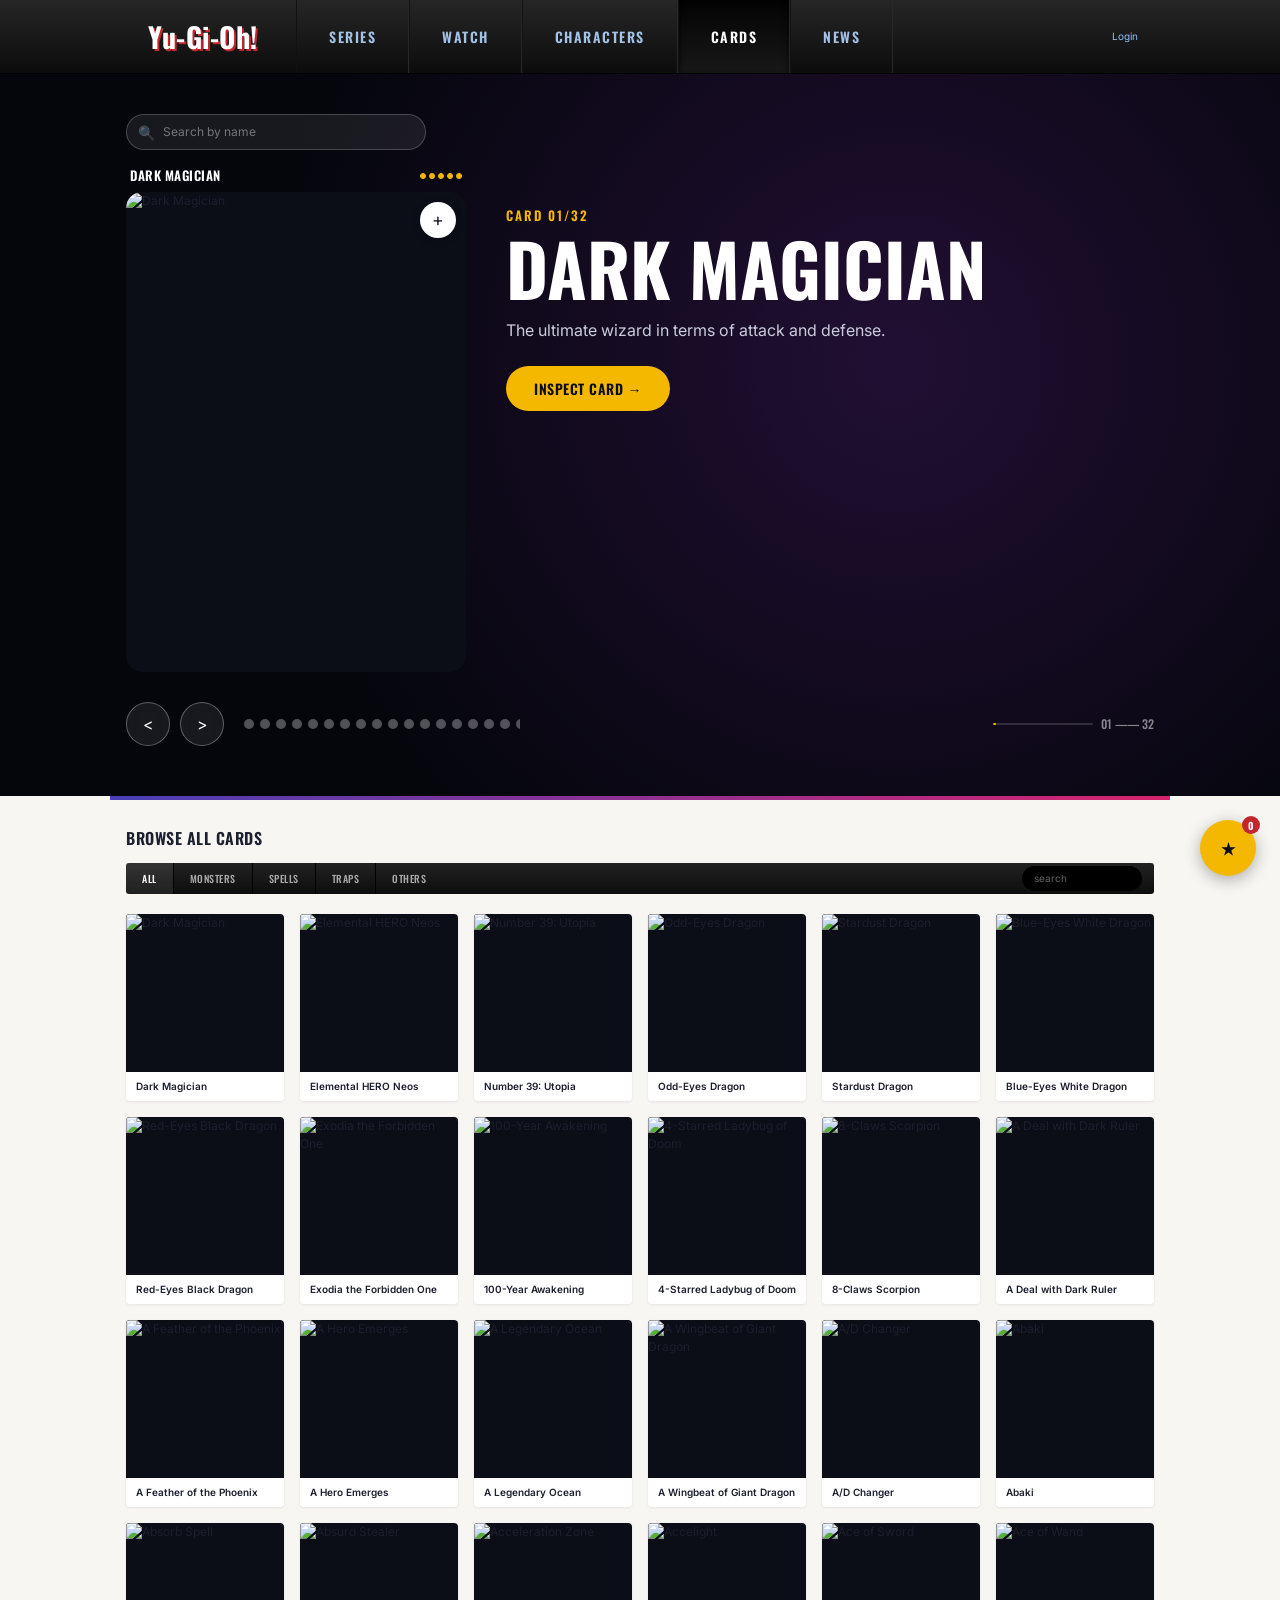
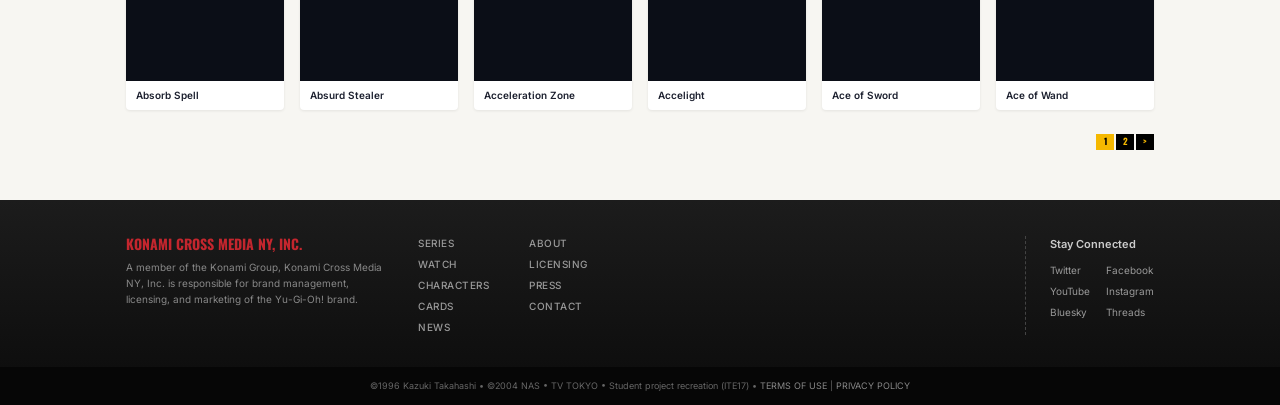
==== cards.html @ 691a683e "Add files via upload" ====
<!DOCTYPE html>
<html lang="en">
<!--
  =============================================================================
  WHERE TO PUT IMAGES FOR THIS PAGE:
  Card images go into: assets/images/cards/
  File format: .jpg (portrait, ratio 421x614)
  Filenames match the card slug, for example:
    - assets/images/cards/dark-magician.jpg
    - assets/images/cards/blue-eyes-white-dragon.jpg
    - assets/images/cards/red-eyes-black-dragon.jpg
    - assets/images/cards/exodia-the-forbidden-one.jpg
    - assets/images/cards/elemental-hero-neos.jpg
    - assets/images/cards/number-39-utopia.jpg
    - assets/images/cards/odd-eyes-dragon.jpg
    - assets/images/cards/stardust-dragon.jpg
    ...and all other alphabetical card slugs.
  See assets/images/cards/WHERE_TO_PUT_IMAGES.txt or README.md for the full list!
  =============================================================================
-->
<head>
  <meta charset="UTF-8">
  <meta name="viewport" content="width=device-width, initial-scale=1.0">
  <title>Cards - Yu-Gi-Oh! Official Site Recreation</title>
  <link rel="icon" type="image/png" href="assets/images/logo/favicon.png" onerror="this.href='assets/images/ui/placeholder.svg';">
  <!-- Bootstrap 5.3.x CDN -->
  <link rel="stylesheet" href="https://cdn.jsdelivr.net/npm/bootstrap@5.3.3/dist/css/bootstrap.min.css">
  <!-- Custom Styling -->
  <link rel="stylesheet" href="css/style.css">
</head>
<body>

  <!-- ===== 1. NAVIGATION BAR ===== -->
  <header class="ygo-nav">
    <div class="ygo-nav-container">
      <a href="index.html" class="ygo-logo" aria-label="Yu-Gi-Oh! Home">
        <img src="assets/images/logo/yugioh-logo.png" alt="Yu-Gi-Oh!" class="ygo-logo-img" onerror="this.style.display='none';this.nextElementSibling.style.display='block';">
        <span class="ygo-logo-text" style="display:none;">Yu-Gi-Oh!</span>
      </a>

      <ul class="ygo-nav-links">
        <li class="ygo-nav-item">
          <a href="series.html" class="ygo-nav-link">SERIES</a>
        </li>
        <li class="ygo-nav-item">
          <a href="watch.html" class="ygo-nav-link">WATCH</a>
        </li>
        <li class="ygo-nav-item">
          <a href="characters.html" class="ygo-nav-link">CHARACTERS</a>
        </li>
        <li class="ygo-nav-item">
          <a href="cards.html" class="ygo-nav-link" aria-current="page">CARDS</a>
        </li>
        <li class="ygo-nav-item">
          <a href="news.html" class="ygo-nav-link">NEWS</a>
        </li>
      </ul>

      <div class="ygo-login-link">
        <a href="#" data-bs-toggle="modal" data-bs-target="#loginModal">Login</a>
      </div>

      <button type="button" class="ygo-nav-toggler" data-bs-toggle="offcanvas" data-bs-target="#mobileMenu" aria-controls="mobileMenu" aria-label="Toggle navigation">
        &#9776;
      </button>
    </div>
  </header>

  <!-- ===== 2. ONE-AT-A-TIME HERO CAROUSEL (Custom Upgrade) ===== -->
  <section class="item-hero card-hero" aria-label="Featured Card Carousel">
    <div class="item-hero-inner">
      <!-- Search Cards input above hero -->
      <div class="hero-search-bar">
        <span class="hero-search-icon">&#128269;</span>
        <input type="text" class="hero-search-input" id="cardHeroSearchInput" placeholder="Search by name" aria-label="Search cards in carousel">
      </div>

      <!-- Item Hero Row: Card on Left, Text on Right -->
      <div class="item-hero-row">
        <!-- Left: Large Portrait Card -->
        <div class="item-hero-card-col">
          <!-- Rendered by JS -->
        </div>

        <!-- Right: Text & Details -->
        <div class="item-hero-text-col">
          <div class="item-hero-tag show">CARD 01/32</div>
          <h1 class="item-hero-title show">DARK MAGICIAN</h1>
          <p class="item-hero-desc show">
            Yugi's most trusted servant and the ultimate spellcaster in terms of attack and defense.
          </p>
          <div>
            <button type="button" class="item-hero-btn" id="inspectCardBtn">
              Inspect Card &rarr;
            </button>
          </div>
        </div>
      </div>

      <!-- Bottom Controls: Arrows, Dots & Progress -->
      <div class="item-hero-controls">
        <div class="item-hero-arrows">
          <button type="button" class="frosted-btn item-hero-prev-btn" aria-label="Previous card">&lt;</button>
          <button type="button" class="frosted-btn item-hero-next-btn" aria-label="Next card">&gt;</button>
        </div>

        <div class="item-hero-dots">
          <!-- Dots rendered by JS -->
        </div>

        <div class="item-hero-progress">
          <div class="item-progress-track">
            <div class="item-progress-fill"></div>
          </div>
          <span class="item-progress-counter">01 —— 32</span>
        </div>
      </div>
    </div>
  </section>

  <!-- ===== 3. GRADIENT RULE ===== -->
  <div class="gradient-rule" role="separator"></div>

  <!-- ===== 4. STATE B: AFTER-CLICK DETAIL PANEL (Initially Hidden) ===== -->
  <section class="content-area detail-panel" id="cardDetailPanel" style="display: none;" aria-label="Card Detail Panel">
    <!-- Populated dynamically by JS when Inspect Card is clicked -->
  </section>

  <!-- ===== 5. STATE A: BROWSE ALL CARDS GRID ===== -->
  <main class="content-area" id="cardBrowseSection">
    <div class="content-area-inner">
      <h2 class="section-header-title mb-3">Browse All Cards</h2>

      <!-- Dark Filter Bar -->
      <div class="filter-bar" id="cardsFilterBar">
        <button type="button" class="filter-item active" data-filter="all">All</button>
        <button type="button" class="filter-item" data-filter="monsters">Monsters</button>
        <button type="button" class="filter-item" data-filter="spells">Spells</button>
        <button type="button" class="filter-item" data-filter="traps">Traps</button>
        <button type="button" class="filter-item" data-filter="others">Others</button>
        <div class="filter-search">
          <input type="text" class="filter-search-input" id="cardsSearchInput" placeholder="search" aria-label="Search cards in grid">
        </div>
      </div>

      <!-- 6-Column White Cards Grid (24 per page) -->
      <div class="tile-grid tile-grid-6" id="cardsGrid" aria-live="polite">
        <!-- Rendered by JS -->
      </div>

      <!-- Pagination Bar -->
      <div class="pagination-bar" id="cardPagination" aria-label="Card pagination">
        <!-- Rendered by JS -->
      </div>
    </div>
  </main>

  <!-- ===== 6. FOOTER ===== -->
  <footer class="ygo-footer">
    <div class="ygo-footer-inner">
      <div class="ygo-footer-brand">
        <h3 class="ygo-footer-brand-title">KONAMI CROSS MEDIA NY, INC.</h3>
        <p class="ygo-footer-brand-desc">
          A member of the Konami Group, Konami Cross Media NY, Inc. is responsible for brand management, licensing, and marketing of the Yu-Gi-Oh! brand.
        </p>
      </div>

      <div class="ygo-footer-links">
        <div class="ygo-footer-col">
          <a href="series.html" class="ygo-footer-link">SERIES</a>
          <a href="watch.html" class="ygo-footer-link">WATCH</a>
          <a href="characters.html" class="ygo-footer-link">CHARACTERS</a>
          <a href="cards.html" class="ygo-footer-link" aria-current="page">CARDS</a>
          <a href="news.html" class="ygo-footer-link">NEWS</a>
        </div>
        <div class="ygo-footer-col">
          <a href="#" class="ygo-footer-link">ABOUT</a>
          <a href="#" class="ygo-footer-link">LICENSING</a>
          <a href="#" class="ygo-footer-link">PRESS</a>
          <a href="#" class="ygo-footer-link">CONTACT</a>
        </div>
      </div>

      <div class="ygo-footer-social">
        <div class="ygo-footer-social-title">Stay Connected</div>
        <div class="ygo-footer-social-grid">
          <a href="#" class="ygo-footer-social-link">Twitter</a>
          <a href="#" class="ygo-footer-social-link">Facebook</a>
          <a href="#" class="ygo-footer-social-link">YouTube</a>
          <a href="#" class="ygo-footer-social-link">Instagram</a>
          <a href="#" class="ygo-footer-social-link">Bluesky</a>
          <a href="#" class="ygo-footer-social-link">Threads</a>
        </div>
      </div>
    </div>

    <div class="ygo-footer-bottom">
      <div class="ygo-footer-bottom-inner text-center">
        <div>&copy;1996 Kazuki Takahashi &bull; &copy;2004 NAS &bull; TV TOKYO &bull; Student project recreation (ITE17) &bull; <a href="#">TERMS OF USE</a> | <a href="#">PRIVACY POLICY</a></div>
      </div>
    </div>
  </footer>

  <!-- ===== 7. FLOATING MY DECK BADGE BUTTON ===== -->
  <button type="button" class="deck-badge" aria-label="Open My Deck drawer">
    <span>&#9733;</span>
    <span class="deck-badge-count">0</span>
  </button>

  <!-- ===== 8. OFFCANVAS DRAWERS & MODALS ===== -->
  <!-- Mobile Navigation Offcanvas -->
  <div class="offcanvas offcanvas-end mobile-menu" tabindex="-1" id="mobileMenu" aria-labelledby="mobileMenuLabel">
    <div class="offcanvas-header">
      <h5 class="offcanvas-title" id="mobileMenuLabel">Navigation</h5>
      <button type="button" class="btn-close btn-close-white" data-bs-dismiss="offcanvas" aria-label="Close"></button>
    </div>
    <div class="offcanvas-body">
      <a href="series.html" class="mobile-menu-link">SERIES</a>
      <a href="watch.html" class="mobile-menu-link">WATCH</a>
      <a href="characters.html" class="mobile-menu-link">CHARACTERS</a>
      <a href="cards.html" class="mobile-menu-link" aria-current="page">CARDS</a>
      <a href="news.html" class="mobile-menu-link">NEWS</a>
    </div>
  </div>

  <!-- My Deck Offcanvas -->
  <div class="offcanvas offcanvas-end deck-offcanvas" tabindex="-1" id="deckOffcanvas" aria-labelledby="deckOffcanvasLabel">
    <div class="offcanvas-header">
      <h5 class="offcanvas-title" id="deckOffcanvasLabel">My Deck (<span class="deck-badge-count">0</span>)</h5>
      <button type="button" class="btn-close btn-close-white" data-bs-dismiss="offcanvas" aria-label="Close"></button>
    </div>
    <div class="offcanvas-body">
      <ul class="deck-list" id="deckList">
        <!-- Rendered by JS -->
      </ul>
      <button type="button" class="deck-clear-btn" id="clearDeckBtn">Clear Deck</button>
    </div>
  </div>

  <!-- Login Modal -->
  <div class="modal fade login-modal" id="loginModal" tabindex="-1" aria-labelledby="loginModalLabel" aria-hidden="true">
    <div class="modal-dialog modal-dialog-centered">
      <div class="modal-content">
        <div class="modal-header">
          <h5 class="modal-title" id="loginModalLabel">Duelist Login</h5>
          <button type="button" class="btn-close" data-bs-dismiss="modal" aria-label="Close"></button>
        </div>
        <div class="modal-body">
          <form id="loginForm">
            <div class="login-form-group">
              <label for="loginUsername">Duelist Name</label>
              <input type="text" id="loginUsername" placeholder="Enter your name" required>
            </div>
            <div class="login-form-group">
              <label for="loginPass">Password</label>
              <input type="password" id="loginPass" placeholder="••••••••" required>
            </div>
            <button type="submit" class="login-submit-btn">Enter Duel World</button>
          </form>
        </div>
      </div>
    </div>
  </div>

  <!-- Episode Player Modal -->
  <div class="modal fade episode-modal" id="episodePlayerModal" tabindex="-1" aria-labelledby="episodePlayerLabel" aria-hidden="true">
    <div class="modal-dialog modal-dialog-centered modal-lg">
      <div class="modal-content">
        <div class="modal-header">
          <h5 class="modal-title" id="episodePlayerLabel">Episode Player</h5>
          <button type="button" class="btn-close" data-bs-dismiss="modal" aria-label="Close"></button>
        </div>
        <div class="modal-body">
          <div class="episode-player-area">
            <img src="assets/images/ui/placeholder.svg" alt="Episode Preview" class="episode-player-poster">
            <button type="button" class="episode-player-play-btn" aria-label="Play Episode">&#9658;</button>
          </div>
          <div class="episode-modal-info">
            <!-- Rendered by JS -->
          </div>
        </div>
      </div>
    </div>
  </div>

  <!-- Toast Container -->
  <div id="toastContainer" class="toast-container position-fixed bottom-0 end-0 p-3"></div>

  <!-- Bootstrap 5 Bundle JS (CDN) -->
  <script src="https://cdn.jsdelivr.net/npm/bootstrap@5.3.3/dist/js/bootstrap.bundle.min.js"></script>
  <!-- Data & Script -->
  <script src="js/data.js"></script>
  <script src="js/script.js"></script>
</body>
</html>
---- css/style.css ----
/* =========================================================================
 * style.css — Yu-Gi-Oh! Website Recreation
 * ITE17 – Web Application Development 1 | Final Project
 * =========================================================================
 * Table of Contents:
 *  0. Imports & Custom Properties
 *  1. Reset & Base
 *  2. Typography
 *  3. Navigation Bar
 *  4. Home Hero Carousel
 *  5. Item Hero (Cards & Characters)
 *  6. Portrait Card (Signature component)
 *  7. Gradient Rule
 *  8. Section Headers
 *  9. Gray Band & Content Area
 * 10. White Tiles (Original-style)
 * 11. Filter Bar
 * 12. Pagination
 * 13. Home Content Layout
 * 14. Series Page
 * 15. Watch Page
 * 16. News Page
 * 17. Detail Panels (Cards & Characters)
 * 18. Footer
 * 19. Modals & Offcanvas
 * 20. My Deck Badge & Toast
 * 21. Frosted / Glassmorphism Buttons
 * 22. Animations & Keyframes
 * 23. Page Transitions
 * 24. Responsive Breakpoints
 * 25. Reduced Motion
 * ========================================================================= */

/* ===== 0. IMPORTS & CUSTOM PROPERTIES ===== */
@import url('https://fonts.googleapis.com/css2?family=Inter:wght@400;500;700&family=Oswald:wght@500;600;700&display=swap');

:root {
  /* -- Colors -- */
  --ink: #0b0e17;
  --hero-dark: #04060b;
  --nav-top: #262626;
  --nav-bottom: #0c0c0c;
  --nav-link: #8fc1ff;
  --gold: #f5b800;
  --gold-deep: #8a6200;
  --paper: #f7f6f2;
  --band: #e3e1dc;
  --card-bg: #ffffff;
  --navy: #1b1f2e;
  --link-blue: #1f7fd0;
  --rule-from: #4a3fb5;
  --rule-to: #d6246e;
  --konami-red: #c4262e;
  --promo-pink: #f0409b;

  /* -- Animation -- */
  --ease-out: cubic-bezier(.2, .8, .2, 1);
  --t-fast: 150ms;
  --t-base: 250ms;
  --t-slow: 700ms;

  /* -- Layout & Screen Ratio (Adjust manually or via Screen Fit bar) -- */
  --container-w: 1200px;
  --nav-h: 74px;
}

@media (min-width: 1600px) {
  :root {
    --container-w: 1320px;
  }
}

@media (max-width: 1280px) and (min-width: 993px) {
  :root {
    --container-w: 1060px;
  }
}

@media (max-width: 992px) {
  :root {
    --container-w: 100%;
  }
}

/* ===== 1. RESET & BASE ===== */
*,
*::before,
*::after {
  box-sizing: border-box;
}

html {
  scroll-behavior: smooth;
  overflow-x: hidden;
  width: 100%;
  max-width: 100%;
}

body {
  zoom: 100%;
  margin: 0;
  padding: 0;
  font-family: 'Inter', 'Segoe UI', system-ui, -apple-system, sans-serif;
  font-size: 12px;
  line-height: 1.5;
  color: var(--navy);
  background: var(--paper);
  -webkit-font-smoothing: antialiased;
  -moz-osx-font-smoothing: grayscale;
  overflow-x: hidden;
  width: 100%;
  max-width: 100%;
  position: relative;
}

img {
  max-width: 100%;
  height: auto;
  display: block;
}

a {
  color: var(--link-blue);
  text-decoration: none;
  transition: color var(--t-fast) ease;
}

a:hover {
  color: var(--gold-deep);
}

button {
  cursor: pointer;
  border: none;
  background: none;
  font-family: inherit;
  padding: 0;
}

/* Utility: visually hidden */
.visually-hidden {
  position: absolute !important;
  width: 1px !important;
  height: 1px !important;
  padding: 0 !important;
  margin: -1px !important;
  overflow: hidden !important;
  clip: rect(0, 0, 0, 0) !important;
  white-space: nowrap !important;
  border: 0 !important;
}

/* Focus visible */
*:focus-visible {
  outline: 2px solid var(--gold);
  outline-offset: 3px;
}

/* ===== 2. TYPOGRAPHY ===== */
.font-oswald {
  font-family: 'Oswald', 'Arial Narrow', sans-serif;
}

h1, h2, h3, h4, h5, h6,
.heading {
  font-family: 'Oswald', 'Arial Narrow', sans-serif;
  font-weight: 700;
  text-transform: uppercase;
  line-height: 1.1;
  margin: 0;
}

/* ===== 3. NAVIGATION BAR ===== */
.ygo-nav {
  width: 100%;
  height: var(--nav-h);
  background: linear-gradient(to bottom, var(--nav-top), var(--nav-bottom));
  border-bottom: 1px solid #000;
  position: relative;
  z-index: 1030;
}

.ygo-nav .navbar {
  height: 100%;
  padding: 0;
}

.ygo-nav-container {
  max-width: var(--container-w);
  width: 100%;
  margin: 0 auto;
  display: flex;
  align-items: stretch;
  height: 100%;
  padding: 0 16px;
}

/* Logo */
.ygo-logo {
  width: 170px;
  display: flex;
  align-items: center;
  justify-content: center;
  flex-shrink: 0;
  text-decoration: none;
  padding: 0 16px 0 0;
}

.ygo-logo-text {
  font-family: 'Oswald', sans-serif;
  font-weight: 700;
  font-size: 28px;
  color: #fff;
  text-shadow: 2px 2px 0 var(--konami-red);
  text-decoration: none;
  letter-spacing: 0.5px;
  white-space: nowrap;
}

.ygo-logo-img {
  max-height: 52px;
  width: auto;
  object-fit: contain;
}

/* Nav links */
.ygo-nav-links {
  display: flex;
  align-items: stretch;
  list-style: none;
  margin: 0;
  padding: 0;
  height: 100%;
}

.ygo-nav-item {
  display: flex;
  align-items: stretch;
  height: 100%;
}

.ygo-nav-link {
  display: flex;
  align-items: center;
  padding: 0 32px;
  font-family: 'Oswald', sans-serif;
  font-weight: 600;
  font-size: 14px;
  letter-spacing: 1.5px;
  text-transform: uppercase;
  color: #a3c2e6;
  text-decoration: none;
  border-left: 1px solid #111;
  border-right: 1px solid #282828;
  transition: color var(--t-fast) ease, background-color var(--t-fast) ease;
  white-space: nowrap;
}

.ygo-nav-link:hover,
.ygo-nav-link:focus {
  color: #fff;
  background: rgba(255, 255, 255, 0.04);
}

.ygo-nav-link[aria-current="page"] {
  background: linear-gradient(to bottom, #030303, #181818);
  color: #fff;
  box-shadow: inset 0 2px 6px rgba(0, 0, 0, 0.8);
}

/* Login link */
.ygo-login-link {
  display: flex;
  align-items: center;
  margin-left: auto;
  padding: 0 16px;
  font-family: 'Inter', sans-serif;
  font-size: 10px;
  color: var(--nav-link);
  text-decoration: none;
  transition: color var(--t-fast) ease;
}

.ygo-login-link:hover {
  color: #fff;
}

.ygo-greeting {
  color: var(--gold);
  font-size: 10px;
  margin-right: 8px;
}

/* Mobile hamburger */
.ygo-nav-toggler {
  display: none;
  align-items: center;
  justify-content: center;
  width: 44px;
  height: var(--nav-h);
  margin-left: auto;
  color: #fff;
  font-size: 20px;
  background: none;
  border: none;
}

/* ===== 4. HOME HERO CAROUSEL ===== */
.home-hero {
  position: relative;
  min-height: 740px;
  background: radial-gradient(circle at 70% 40%, hsl(270 55% 13%), var(--hero-dark) 65%);
  overflow: hidden;
  transition: background var(--t-slow) ease;
}

.home-hero-inner {
  max-width: var(--container-w);
  margin: 0 auto;
  display: flex;
  align-items: center;
  min-height: 740px;
  position: relative;
  padding: 0 16px;
}

/* Left progress rail */
.hero-rail {
  position: absolute;
  left: 0;
  top: 50%;
  transform: translateY(-50%);
  display: flex;
  flex-direction: column;
  align-items: center;
  gap: 12px;
  z-index: 10;
}

.hero-rail::before {
  content: '';
  width: 2px;
  height: 80px;
  background: rgba(255, 255, 255, .15);
}

.hero-rail-badge {
  width: 32px;
  height: 32px;
  border-radius: 50%;
  background: var(--gold);
  color: var(--ink);
  font-family: 'Oswald', sans-serif;
  font-weight: 700;
  font-size: 14px;
  display: flex;
  align-items: center;
  justify-content: center;
  overflow: hidden;
}

.hero-rail-badge-num {
  display: block;
  transition: transform 300ms var(--ease-out);
}

.hero-rail-badge-num.roll-out {
  transform: translateY(-100%);
  opacity: 0;
}

.hero-rail-badge-num.roll-in {
  animation: rollIn 300ms var(--ease-out) forwards;
}

.hero-rail-counter {
  font-family: 'Oswald', sans-serif;
  font-weight: 500;
  font-size: 11px;
  color: rgba(255, 255, 255, .5);
  letter-spacing: 1px;
  transition: opacity var(--t-fast) ease;
}

.hero-rail::after {
  content: '';
  width: 2px;
  height: 40px;
  background: rgba(255, 255, 255, .08);
}

/* Hero text column */
.hero-text-col {
  flex: 0 0 auto;
  max-width: 520px;
  padding-left: 50px;
  z-index: 5;
}

.hero-title {
  font-family: 'Oswald', sans-serif;
  font-weight: 700;
  font-size: 88px;
  line-height: .95;
  color: #fff;
  text-transform: uppercase;
  margin-bottom: 16px;
  opacity: 0;
  transform: translateY(16px);
  transition: opacity 450ms var(--ease-out), transform 450ms var(--ease-out);
}

.hero-title.show {
  opacity: 1;
  transform: translateY(0);
}

.hero-summary {
  font-size: 17px;
  color: #c9cddb;
  line-height: 1.5;
  margin-bottom: 24px;
  max-width: 400px;
  opacity: 0;
  transform: translateY(16px);
  transition: opacity 450ms var(--ease-out) 80ms, transform 450ms var(--ease-out) 80ms;
}

.hero-summary.show {
  opacity: 1;
  transform: translateY(0);
}

.hero-inspect-btn {
  display: inline-flex;
  align-items: center;
  gap: 8px;
  padding: 12px 28px;
  background: var(--gold);
  color: var(--ink);
  font-family: 'Oswald', sans-serif;
  font-weight: 600;
  font-size: 14px;
  text-transform: uppercase;
  letter-spacing: .5px;
  border-radius: 24px;
  border: none;
  text-decoration: none;
  transition: transform var(--t-fast) ease, box-shadow var(--t-fast) ease, background-color var(--t-fast) ease;
  opacity: 0;
  transform: translateY(16px);
}

.hero-inspect-btn.show {
  opacity: 1;
  transform: translateY(0);
  transition: opacity 450ms var(--ease-out) 160ms, transform 450ms var(--ease-out) 160ms,
              box-shadow var(--t-fast) ease, background-color var(--t-fast) ease;
}

.hero-inspect-btn:hover {
  background-color: #ffd54f;
  box-shadow: 0 4px 16px rgba(245, 184, 0, .3);
  transform: translateY(-2px);
}

/* Hero preview strip */
.hero-preview-strip {
  flex: 1;
  display: flex;
  align-items: center;
  justify-content: center;
  gap: 16px;
  padding-left: 40px;
  z-index: 5;
  min-height: 480px;
}

.hero-preview-card {
  position: relative;
  width: 160px;
  height: 420px;
  border-radius: 16px;
  overflow: hidden;
  flex-shrink: 0;
  transition: width 600ms var(--ease-out), height 600ms var(--ease-out),
              opacity 400ms ease, transform 400ms ease;
  cursor: pointer;
}

.hero-preview-card img {
  width: 100%;
  height: 100%;
  object-fit: cover;
}

.hero-preview-card.is-placeholder img {
  object-fit: contain;
  background: var(--ink);
}

.hero-preview-active {
  width: 190px;
  height: 480px;
  border: 2px solid var(--gold);
  box-shadow: 0 8px 40px rgba(245, 184, 0, .15);
}

.hero-preview-card .preview-label {
  position: absolute;
  bottom: 0;
  left: 0;
  right: 0;
  padding: 16px 12px 12px;
  background: linear-gradient(transparent, rgba(0, 0, 0, .7));
  font-family: 'Oswald', sans-serif;
  font-weight: 600;
  font-size: 13px;
  color: #fff;
  text-align: center;
  text-transform: uppercase;
}

.hero-preview-leaving {
  transform: translateX(-40px);
  opacity: 0;
}

.hero-preview-entering {
  animation: slideInRight 500ms var(--ease-out) forwards;
}

/* Hero bottom controls */
.hero-bottom-controls {
  position: absolute;
  bottom: 40px;
  left: 50px;
  right: 16px;
  display: flex;
  align-items: center;
  justify-content: space-between;
  max-width: calc(var(--container-w) - 66px);
  z-index: 10;
}

.hero-arrows {
  display: flex;
  gap: 12px;
}

/* Hero progress bar (bottom right) */
.hero-progress-bar {
  display: flex;
  align-items: center;
  gap: 8px;
  font-family: 'Oswald', sans-serif;
  font-weight: 500;
  font-size: 12px;
  color: rgba(255, 255, 255, .5);
}

.hero-progress-track {
  width: 120px;
  height: 2px;
  background: rgba(255, 255, 255, .15);
  border-radius: 1px;
  position: relative;
  overflow: hidden;
}

.hero-progress-fill {
  position: absolute;
  left: 0;
  top: 0;
  height: 100%;
  background: var(--gold);
  border-radius: 1px;
  width: 0%;
  transition: none;
}

.hero-progress-fill.animate {
  width: 100%;
  transition: width 4500ms linear;
}

.hero-progress-fill.paused {
  transition: none;
}

/* ===== 5. ITEM HERO (Cards & Characters pages) ===== */
.item-hero {
  position: relative;
  background: radial-gradient(circle at 70% 40%, hsl(270 55% 13%), var(--hero-dark) 65%);
  padding: 40px 0 50px;
  overflow: hidden;
  transition: background var(--t-slow) ease;
}

.item-hero-inner {
  max-width: var(--container-w);
  margin: 0 auto;
  padding: 0 16px;
}

/* Back button at top of hero */
.back-pill-hero {
  display: inline-flex;
  align-items: center;
  gap: 6px;
  padding: 6px 16px;
  font-family: 'Inter', sans-serif;
  font-weight: 600;
  font-size: 11px;
  color: #fff;
  background: rgba(255, 255, 255, .08);
  border: 1px solid rgba(255, 255, 255, .3);
  border-radius: 20px;
  backdrop-filter: blur(8px);
  -webkit-backdrop-filter: blur(8px);
  margin-bottom: 20px;
  text-decoration: none;
  transition: background-color var(--t-fast) ease, transform var(--t-fast) ease;
  cursor: pointer;
}

.back-pill-hero:hover {
  background: rgba(255, 255, 255, .15);
  color: #fff;
}

/* Series filter pills (characters page) */
.series-pills {
  display: flex;
  flex-wrap: wrap;
  gap: 8px;
  margin-bottom: 20px;
}

.series-pill {
  padding: 5px 16px;
  font-family: 'Oswald', sans-serif;
  font-weight: 500;
  font-size: 11px;
  letter-spacing: .5px;
  text-transform: uppercase;
  color: rgba(255, 255, 255, .6);
  border: 1px solid rgba(255, 255, 255, .2);
  border-radius: 20px;
  background: transparent;
  transition: background-color var(--t-fast) ease, color var(--t-fast) ease,
              border-color var(--t-fast) ease;
  cursor: pointer;
  text-decoration: none;
}

.series-pill:hover,
.series-pill.active {
  background: var(--gold);
  color: var(--ink);
  border-color: var(--gold);
}

/* Search bar above hero (cards page) */
.hero-search-bar {
  position: relative;
  margin-bottom: 16px;
}

.hero-search-input {
  width: 100%;
  max-width: 300px;
  padding: 8px 16px 8px 36px;
  font-family: 'Inter', sans-serif;
  font-size: 12px;
  color: #fff;
  background: rgba(255, 255, 255, .08);
  border: 1px solid rgba(255, 255, 255, .2);
  border-radius: 20px;
  outline: none;
  transition: border-color var(--t-fast) ease, background-color var(--t-fast) ease;
}

.hero-search-input::placeholder {
  color: rgba(255, 255, 255, .4);
}

.hero-search-input:focus {
  border-color: var(--gold);
  background: rgba(255, 255, 255, .12);
}

.hero-search-icon {
  position: absolute;
  left: 12px;
  top: 50%;
  transform: translateY(-50%);
  color: rgba(255, 255, 255, .4);
  font-size: 14px;
  pointer-events: none;
}

/* Item hero layout: card on left, text on right */
.item-hero-row {
  display: flex;
  align-items: flex-start;
  gap: 40px;
}

.item-hero-card-col {
  flex: 0 0 auto;
  position: relative;
}

.item-hero-text-col {
  flex: 1;
  display: flex;
  flex-direction: column;
  justify-content: center;
  padding-top: 40px;
}

.item-hero-tag {
  font-family: 'Oswald', sans-serif;
  font-weight: 600;
  font-size: 13px;
  letter-spacing: 2px;
  text-transform: uppercase;
  color: var(--gold);
  margin-bottom: 8px;
  opacity: 0;
  transform: translateY(12px);
  transition: opacity 300ms var(--ease-out), transform 300ms var(--ease-out);
}

.item-hero-tag.show {
  opacity: 1;
  transform: translateY(0);
}

.item-hero-title {
  font-family: 'Oswald', sans-serif;
  font-weight: 700;
  font-size: 72px;
  line-height: .95;
  color: #fff;
  text-transform: uppercase;
  margin-bottom: 16px;
  opacity: 0;
  transform: translateY(12px);
  transition: opacity 300ms var(--ease-out) 80ms, transform 300ms var(--ease-out) 80ms;
}

.item-hero-title.show {
  opacity: 1;
  transform: translateY(0);
}

.item-hero-desc {
  font-size: 16px;
  color: #c9cddb;
  line-height: 1.5;
  margin-bottom: 24px;
  max-width: 400px;
  opacity: 0;
  transform: translateY(12px);
  transition: opacity 300ms var(--ease-out) 160ms, transform 300ms var(--ease-out) 160ms;
}

.item-hero-desc.show {
  opacity: 1;
  transform: translateY(0);
}

.item-hero-btn {
  display: inline-flex;
  align-items: center;
  gap: 8px;
  padding: 12px 28px;
  background: var(--gold);
  color: var(--ink);
  font-family: 'Oswald', sans-serif;
  font-weight: 600;
  font-size: 14px;
  text-transform: uppercase;
  letter-spacing: .5px;
  border-radius: 24px;
  border: none;
  text-decoration: none;
  transition: transform var(--t-fast) ease, box-shadow var(--t-fast) ease,
              background-color var(--t-fast) ease;
  cursor: pointer;
}

.item-hero-btn:hover {
  background-color: #ffd54f;
  box-shadow: 0 4px 16px rgba(245, 184, 0, .3);
  transform: translateY(-2px);
  color: var(--ink);
}

/* Item hero controls (arrows, dots, progress) */
.item-hero-controls {
  display: flex;
  align-items: center;
  justify-content: space-between;
  margin-top: 30px;
  padding: 0;
}

.item-hero-arrows {
  display: flex;
  gap: 10px;
}

.item-hero-dots {
  display: flex;
  align-items: center;
  gap: 6px;
  margin-left: 16px;
  max-width: 280px;
  overflow-x: auto;
  scrollbar-width: none;
  -ms-overflow-style: none;
  padding: 4px 2px;
}

.item-hero-dots::-webkit-scrollbar {
  display: none;
}

.item-dot {
  flex-shrink: 0;
  width: 10px;
  height: 10px;
  border-radius: 50%;
  background: rgba(255, 255, 255, .3);
  border: none;
  padding: 0;
  cursor: pointer;
  transition: width var(--t-base) var(--ease-out), background-color var(--t-base) ease,
              border-radius var(--t-base) var(--ease-out);
}

.item-dot.active {
  width: 36px;
  height: 8px;
  border-radius: 4px;
  background: var(--gold);
}

.item-hero-progress {
  display: flex;
  align-items: center;
  gap: 8px;
  margin-left: auto;
  font-family: 'Oswald', sans-serif;
  font-weight: 500;
  font-size: 12px;
  color: rgba(255, 255, 255, .5);
}

.item-progress-track {
  width: 100px;
  height: 2px;
  background: rgba(255, 255, 255, .15);
  border-radius: 1px;
  position: relative;
  overflow: hidden;
}

.item-progress-fill {
  position: absolute;
  left: 0;
  top: 0;
  height: 100%;
  background: var(--gold);
  border-radius: 1px;
  transition: width 400ms var(--ease-out);
}

/* ===== 6. PORTRAIT CARD (Signature component) ===== */
.portrait-card {
  position: relative;
  display: flex;
  flex-direction: column;
}

/* External header ABOVE the image */
.portrait-card-header {
  display: flex;
  align-items: center;
  justify-content: space-between;
  margin-bottom: 6px;
  padding: 0 4px;
}

.portrait-card-name {
  font-family: 'Oswald', sans-serif;
  font-weight: 600;
  font-size: 13px;
  color: #fff;
  text-transform: uppercase;
  letter-spacing: .5px;
  white-space: nowrap;
  overflow: hidden;
  text-overflow: ellipsis;
  max-width: 200px;
}

/* Level / rarity dots */
.level-dots {
  display: flex;
  gap: 3px;
  flex-shrink: 0;
}

.level-dot {
  width: 6px;
  height: 6px;
  border-radius: 50%;
  border: 1px solid var(--gold);
  background: transparent;
}

.level-dot.filled {
  background: var(--gold);
}

/* Image container */
.portrait-card-img-wrap {
  position: relative;
  border-radius: 16px;
  overflow: hidden;
  background: var(--ink);
}

.portrait-card-img-wrap img {
  width: 100%;
  height: 100%;
  object-fit: cover;
  transition: transform 400ms ease-out;
}

.portrait-card:hover .portrait-card-img-wrap img {
  transform: scale(1.06);
}

/* Hover caption gradient */
.portrait-card-caption {
  position: absolute;
  bottom: 0;
  left: 0;
  right: 0;
  padding: 24px 12px 12px;
  background: linear-gradient(transparent, rgba(0, 0, 0, .6));
  font-family: 'Inter', sans-serif;
  font-size: 11px;
  color: rgba(255, 255, 255, .8);
  opacity: 0;
  transition: opacity var(--t-base) ease;
}

.portrait-card:hover .portrait-card-caption {
  opacity: 1;
}

/* Save button (floating, top-right inside image) */
.save-btn {
  position: absolute;
  top: 10px;
  right: 10px;
  width: 36px;
  height: 36px;
  border-radius: 50%;
  background: #fff;
  border: none;
  display: flex;
  align-items: center;
  justify-content: center;
  font-size: 18px;
  color: var(--navy);
  cursor: pointer;
  z-index: 5;
  transition: transform var(--t-base) var(--ease-out);
  box-shadow: 0 2px 8px rgba(0, 0, 0, .2);
}

.save-btn:hover {
  transform: scale(1.1);
}

.save-btn.is-saved {
  background: var(--gold);
  color: var(--ink);
}

.save-btn-bounce {
  animation: btnBounce 250ms var(--ease-out);
}

/* Hero-sized portrait card */
.portrait-card-hero {
  width: 340px;
}

.portrait-card-hero .portrait-card-img-wrap {
  height: 480px;
}

/* Item hero entrance animation */
.portrait-card-hero.entering-left {
  animation: slideFromLeft 800ms var(--ease-out) forwards;
}

.portrait-card-hero.exiting {
  opacity: 0;
  transform: translateX(40px);
  transition: opacity 300ms ease, transform 300ms ease;
}

.portrait-card-hero.exiting-reverse {
  opacity: 0;
  transform: translateX(-40px);
  transition: opacity 300ms ease, transform 300ms ease;
}

/* ===== 7. GRADIENT RULE ===== */
.gradient-rule {
  width: 100%;
  max-width: var(--container-w);
  height: 4px;
  margin: 0 auto;
  background: linear-gradient(90deg, var(--rule-from), var(--rule-to));
  border: none;
}

/* ===== 8. SECTION HEADERS ===== */
.section-header {
  display: flex;
  align-items: center;
  justify-content: space-between;
  margin-bottom: 16px;
}

.section-header-title {
  font-family: 'Oswald', sans-serif;
  font-weight: 600;
  font-size: 16px;
  text-transform: uppercase;
  color: var(--navy);
  letter-spacing: .5px;
}

.section-header-title.light {
  color: #fff;
}

.section-header-btn {
  display: inline-block;
  padding: 3px 8px;
  font-family: 'Inter', sans-serif;
  font-weight: 600;
  font-size: 9px;
  letter-spacing: .5px;
  text-transform: uppercase;
  color: var(--rule-from);
  border: 1px solid var(--rule-from);
  border-radius: 2px;
  text-decoration: none;
  transition: background-color var(--t-fast) ease, color var(--t-fast) ease;
}

.section-header-btn:hover {
  background: var(--rule-from);
  color: #fff;
}

/* ===== 9. GRAY BAND & CONTENT AREA ===== */
.gray-band {
  background:
    repeating-linear-gradient(
      45deg,
      rgba(255, 255, 255, .3) 0 2px,
      transparent 2px 6px
    ),
    var(--band);
  padding: 24px 0 12px;
}

.gray-band-inner {
  max-width: var(--container-w);
  margin: 0 auto;
  padding: 0 16px;
}

.content-area {
  background: var(--paper);
  padding: 30px 0 50px;
}

.content-area-inner {
  max-width: var(--container-w);
  margin: 0 auto;
  padding: 0 16px;
}

/* ===== 10. WHITE TILES (Original-style browse grids) ===== */
/* Character tiles: 6 columns, white cards, 132px wide */
.tile-grid {
  display: grid;
  gap: 16px;
}

.tile-grid-6 {
  grid-template-columns: repeat(6, 1fr);
}

.tile-grid-4 {
  grid-template-columns: repeat(4, 1fr);
}

.tile-grid-3 {
  grid-template-columns: repeat(3, 1fr);
}

.white-tile {
  background: var(--card-bg);
  border-radius: 4px;
  box-shadow: 0 1px 3px rgba(0, 0, 0, .08);
  overflow: hidden;
  cursor: pointer;
  transition: transform var(--t-base) ease, box-shadow var(--t-base) ease;
}

.white-tile:hover {
  transform: translateY(-4px);
  box-shadow: 0 6px 16px rgba(0, 0, 0, .12);
}

/* Tile artwork */
.white-tile-img {
  width: 100%;
  aspect-ratio: 1 / 1;
  object-fit: cover;
  display: block;
  background: var(--ink);
}

.white-tile-img.char-portrait {
  aspect-ratio: 132 / 190;
}

.white-tile-img.episode-thumb {
  aspect-ratio: 16 / 9;
}

/* Tile text */
.white-tile-body {
  padding: 8px 10px;
}

.white-tile-name {
  font-family: 'Inter', sans-serif;
  font-weight: 600;
  font-size: 10px;
  color: var(--navy);
  line-height: 1.3;
  display: -webkit-box;
  -webkit-line-clamp: 2;
  -webkit-box-orient: vertical;
  overflow: hidden;
}

/* Episode tile meta */
.white-tile-meta {
  font-family: 'Inter', sans-serif;
  font-size: 9px;
  color: #888;
  margin-bottom: 4px;
  line-height: 1.3;
}

.white-tile-title {
  font-family: 'Inter', sans-serif;
  font-weight: 700;
  font-size: 11px;
  color: var(--navy);
  line-height: 1.3;
}

/* Episode save button in tile */
.white-tile-save {
  position: absolute;
  top: 8px;
  right: 8px;
  width: 28px;
  height: 28px;
  border-radius: 50%;
  background: rgba(255, 255, 255, .9);
  border: none;
  display: flex;
  align-items: center;
  justify-content: center;
  font-size: 14px;
  color: var(--navy);
  cursor: pointer;
  z-index: 3;
  transition: transform var(--t-base) ease;
}

.white-tile-save.is-saved {
  background: var(--gold);
  color: var(--ink);
}

/* Tile with active selection outline */
.white-tile.selected {
  outline: 3px solid var(--gold);
  outline-offset: -1px;
  transition: outline var(--t-base) ease;
}

/* ===== 11. FILTER BAR ===== */
.filter-bar {
  display: flex;
  align-items: stretch;
  background: linear-gradient(to bottom, #222, #0d0d0d);
  border-radius: 3px;
  overflow: hidden;
  margin-bottom: 20px;
}

.filter-item {
  position: relative;
  display: flex;
  align-items: center;
  padding: 8px 16px;
  font-family: 'Oswald', sans-serif;
  font-weight: 500;
  font-size: 10px;
  color: #aaa;
  text-transform: uppercase;
  letter-spacing: .5px;
  cursor: pointer;
  border-right: 1px solid #000;
  transition: color var(--t-fast) ease, background-color var(--t-fast) ease;
  white-space: nowrap;
  background: transparent;
  border-top: none;
  border-bottom: none;
  border-left: none;
}

.filter-item:last-of-type {
  border-right: none;
}

.filter-item:hover,
.filter-item.active {
  color: #fff;
  background: rgba(255, 255, 255, .08);
}

.filter-search {
  margin-left: auto;
  padding: 0 12px;
  display: flex;
  align-items: center;
}

.filter-search-input {
  width: 120px;
  padding: 5px 12px;
  font-family: 'Inter', sans-serif;
  font-size: 10px;
  color: #fff;
  background: #000;
  border: none;
  border-radius: 20px;
  outline: none;
}

.filter-search-input::placeholder {
  color: #666;
}

.filter-search-input:focus {
  box-shadow: 0 0 0 1px var(--gold);
}

/* ===== 12. PAGINATION ===== */
.pagination-bar {
  display: flex;
  justify-content: flex-end;
  gap: 2px;
  margin-top: 24px;
}

.page-box {
  display: flex;
  align-items: center;
  justify-content: center;
  min-width: 18px;
  height: 16px;
  padding: 0 4px;
  font-family: 'Oswald', sans-serif;
  font-weight: 700;
  font-size: 9px;
  color: var(--gold);
  background: #000;
  border: none;
  cursor: pointer;
  transition: background-color var(--t-fast) ease, color var(--t-fast) ease;
}

.page-box:hover {
  background: #222;
}

.page-box.active {
  background: var(--gold);
  color: #000;
}

.page-box.disabled {
  opacity: .3;
  cursor: not-allowed;
  pointer-events: none;
}

.page-box.ellipsis {
  cursor: default;
  pointer-events: none;
}

/* ===== 13. HOME CONTENT LAYOUT ===== */
.home-content {
  display: flex;
  gap: 32px;
}

.home-left {
  flex: 1 1 0;
  min-width: 0;
}

.home-right {
  flex: 0 0 320px;
  min-width: 0;
}

/* Home news rows */
.home-news-row {
  display: flex;
  align-items: flex-start;
  gap: 12px;
  padding: 10px 0;
  border-bottom: 1px solid #eee;
  cursor: pointer;
  transition: background-color var(--t-fast) ease;
  text-decoration: none;
  color: inherit;
}

.home-news-row:hover {
  background: rgba(0, 0, 0, .02);
}

.home-news-thumb {
  width: 130px;
  height: 54px;
  border-radius: 3px;
  object-fit: cover;
  flex-shrink: 0;
  background: var(--band);
}

.home-news-info {
  flex: 1;
  min-width: 0;
}

.home-news-title {
  font-family: 'Oswald', sans-serif;
  font-weight: 600;
  font-size: 11px;
  text-transform: uppercase;
  color: var(--link-blue);
  margin-bottom: 2px;
  line-height: 1.3;
}

.home-news-date {
  font-family: 'Inter', sans-serif;
  font-size: 9px;
  color: #d4820a;
  font-weight: 600;
  margin-bottom: 2px;
}

.home-news-excerpt {
  font-size: 9px;
  color: #888;
  line-height: 1.4;
  display: -webkit-box;
  -webkit-line-clamp: 2;
  -webkit-box-orient: vertical;
  overflow: hidden;
}

/* Home character rows (right column) */
.home-char-row {
  display: flex;
  align-items: center;
  gap: 8px;
  padding: 5px 0;
  border-bottom: 1px solid #eee;
  cursor: pointer;
  text-decoration: none;
  color: inherit;
  transition: background-color var(--t-fast) ease;
}

.home-char-row:hover {
  background: rgba(0, 0, 0, .02);
}

.home-char-thumb {
  width: 44px;
  height: 44px;
  border-radius: 3px;
  object-fit: cover;
  flex-shrink: 0;
  background: var(--ink);
}

.home-char-name {
  font-family: 'Inter', sans-serif;
  font-weight: 600;
  font-size: 10px;
  color: var(--navy);
  padding: 4px 8px;
  border: 1px solid #ddd;
  border-radius: 2px;
  flex: 1;
}

/* Home cards grid (right column, 2 columns) */
.home-cards-grid {
  display: grid;
  grid-template-columns: repeat(2, 1fr);
  gap: 10px;
}

/* Home episodes grid (3 columns) */
.home-episodes-grid {
  display: grid;
  grid-template-columns: repeat(3, 1fr);
  gap: 12px;
}

/* ===== 14. SERIES PAGE ===== */
.series-logos-row {
  display: flex;
  flex-wrap: wrap;
  justify-content: center;
  gap: 16px;
  padding: 16px 0;
}

.series-logo-link {
  font-family: 'Oswald', sans-serif;
  font-weight: 700;
  font-size: 16px;
  text-transform: uppercase;
  color: var(--konami-red);
  text-decoration: none;
  transition: color var(--t-fast) ease;
  letter-spacing: .5px;
}

.series-logo-link:hover {
  color: var(--gold);
}

.series-row {
  display: flex;
  align-items: flex-start;
  gap: 24px;
  padding: 24px;
  background: var(--card-bg);
  margin-bottom: 2px;
}

.series-banner {
  width: 206px;
  height: 102px;
  object-fit: cover;
  border-radius: 3px;
  flex-shrink: 0;
  background: var(--ink);
}

.series-info {
  flex: 1;
  min-width: 0;
}

.series-title {
  font-family: 'Oswald', sans-serif;
  font-weight: 700;
  font-size: 17px;
  text-transform: uppercase;
  color: var(--navy);
  margin-bottom: 4px;
}

.series-tagline {
  font-family: 'Oswald', sans-serif;
  font-weight: 700;
  font-size: 11px;
  text-transform: uppercase;
  color: var(--navy);
  margin-bottom: 6px;
}

.series-desc {
  font-size: 9px;
  color: #888;
  line-height: 1.5;
  margin-bottom: 8px;
}

.series-discover {
  font-family: 'Inter', sans-serif;
  font-size: 11px;
  color: var(--link-blue);
  text-decoration: none;
}

.series-discover:hover {
  text-decoration: underline;
}

/* ===== 15. WATCH PAGE ===== */
.watch-banner-strip {
  padding: 24px 0;
  width: 100%;
}

.watch-banner-strip .carousel-inner {
  overflow: visible;
}

/* 3-column banner strip spanning the full width */
.watch-banners-row {
  display: grid;
  grid-template-columns: repeat(3, 1fr);
  gap: 16px;
  width: 100%;
}

.watch-banner {
  display: flex;
  width: 100%;
  height: 180px;
  background: #111;
  border-radius: 4px;
  overflow: hidden;
  margin: 0;
  box-shadow: 0 4px 14px rgba(0, 0, 0, .25);
  transition: transform var(--t-base) ease, box-shadow var(--t-base) ease;
}

.watch-banner:hover {
  transform: translateY(-2px);
  box-shadow: 0 8px 22px rgba(0, 0, 0, .35);
}

/* Maximized artwork length */
.watch-banner-img {
  flex: 1 1 78%;
  width: 78%;
  height: 100%;
  object-fit: cover;
  background: var(--ink);
  min-width: 0;
}

/* Sleek right text panel */
.watch-banner-text {
  flex: 0 0 22%;
  width: 22%;
  padding: 10px 12px;
  display: flex;
  flex-direction: column;
  justify-content: center;
  background: #0a0a0a;
  min-width: 0;
}

.watch-banner-title {
  font-family: 'Oswald', sans-serif;
  font-weight: 700;
  font-size: 13px;
  text-transform: uppercase;
  color: var(--promo-pink);
  margin-bottom: 4px;
  line-height: 1.15;
}

.watch-banner-subtitle {
  font-size: 9px;
  color: #bbb;
  line-height: 1.3;
  margin-bottom: 6px;
  display: -webkit-box;
  -webkit-line-clamp: 3;
  -webkit-box-orient: vertical;
  overflow: hidden;
}

.watch-banner-link {
  font-family: 'Oswald', sans-serif;
  font-weight: 600;
  font-size: 11px;
  text-transform: uppercase;
  color: var(--promo-pink);
  text-decoration: none;
  letter-spacing: .5px;
}

.watch-banner-link:hover {
  color: #fff;
}

/* ===== 16. NEWS PAGE ===== */
.news-card {
  background: var(--card-bg);
  border-radius: 4px;
  box-shadow: 0 1px 4px rgba(0, 0, 0, .08);
  overflow: hidden;
  cursor: pointer;
  transition: transform var(--t-base) ease, box-shadow var(--t-base) ease;
}

.news-card:hover {
  transform: translateY(-4px);
  box-shadow: 0 6px 16px rgba(0, 0, 0, .12);
}

.news-card-edge {
  height: 3px;
  background: linear-gradient(90deg, var(--rule-from), var(--rule-to));
}

.news-card-img {
  width: 100%;
  height: 110px;
  object-fit: cover;
  display: block;
  background: var(--ink);
}

.news-card-body {
  padding: 12px;
}

.news-card-title {
  font-family: 'Oswald', sans-serif;
  font-weight: 600;
  font-size: 10px;
  text-transform: uppercase;
  color: var(--navy);
  line-height: 1.3;
  margin-bottom: 6px;
}

.news-card-date {
  font-family: 'Inter', sans-serif;
  font-weight: 600;
  font-size: 10px;
  color: #d4820a;
  margin-bottom: 6px;
}

.news-card-excerpt {
  font-size: 9px;
  color: #888;
  line-height: 1.4;
  display: -webkit-box;
  -webkit-line-clamp: 3;
  -webkit-box-orient: vertical;
  overflow: hidden;
}

/* ===== 17. DETAIL PANELS (Cards & Characters) ===== */
.detail-panel {
  opacity: 0;
  transform: translateY(24px);
  transition: opacity 500ms var(--ease-out), transform 500ms var(--ease-out);
}

.detail-panel.show {
  opacity: 1;
  transform: translateY(0);
}

.detail-panel.hiding {
  opacity: 0;
  transform: translateY(12px);
  transition: opacity 250ms ease, transform 250ms ease;
}

/* Back pill on light background */
.back-pill {
  display: inline-flex;
  align-items: center;
  gap: 6px;
  padding: 8px 18px;
  font-family: 'Inter', sans-serif;
  font-weight: 600;
  font-size: 11px;
  color: var(--navy);
  background: transparent;
  border: 1px solid var(--navy);
  border-radius: 20px;
  cursor: pointer;
  text-decoration: none;
  transition: background-color var(--t-fast) ease, color var(--t-fast) ease;
  margin-bottom: 24px;
}

.back-pill:hover {
  background: var(--navy);
  color: #fff;
}

/* Detail columns layout */
.detail-columns {
  display: flex;
  gap: 24px;
  padding: 24px;
  background: var(--card-bg);
  border-radius: 6px;
  box-shadow: 0 2px 8px rgba(0, 0, 0, .06);
  margin-bottom: 32px;
}

.detail-col {
  flex: 1;
  min-width: 0;
}

.detail-col-divider {
  width: 1px;
  background: #ddd;
  border: none;
  margin: 0;
  align-self: stretch;
  border-left: 1px dashed #ccc;
  min-width: 1px;
  flex-shrink: 0;
}

.detail-col-title {
  font-family: 'Oswald', sans-serif;
  font-weight: 700;
  font-size: 11px;
  text-transform: uppercase;
  color: var(--navy);
  margin-bottom: 8px;
  letter-spacing: .5px;
}

.detail-col-text {
  font-size: 11px;
  color: #666;
  line-height: 1.6;
}

.detail-col-text strong {
  color: var(--navy);
  font-weight: 700;
}

/* Detail bio entries */
.bio-entry {
  display: flex;
  gap: 4px;
  margin-bottom: 2px;
  font-size: 11px;
}

.bio-label {
  font-weight: 700;
  color: var(--navy);
}

.bio-value {
  color: #666;
}

/* Relative/ally mini portraits */
.detail-mini-grid {
  display: flex;
  flex-wrap: wrap;
  gap: 8px;
  margin-top: 8px;
}

.detail-mini-card {
  display: flex;
  align-items: center;
  gap: 6px;
  cursor: pointer;
  text-decoration: none;
  color: inherit;
  transition: opacity var(--t-fast) ease;
}

.detail-mini-card:hover {
  opacity: .8;
}

.detail-mini-thumb {
  width: 44px;
  height: 44px;
  border-radius: 4px;
  object-fit: cover;
  background: var(--ink);
}

.detail-mini-name {
  font-family: 'Inter', sans-serif;
  font-weight: 600;
  font-size: 9px;
  color: var(--navy);
  max-width: 60px;
  line-height: 1.2;
}

/* Detail episodes/cards heading */
.detail-episodes-heading {
  display: flex;
  align-items: baseline;
  justify-content: space-between;
  flex-wrap: wrap;
  gap: 8px;
  margin-bottom: 16px;
}

.detail-episodes-title {
  font-family: 'Oswald', sans-serif;
  font-weight: 700;
  font-size: 18px;
  text-transform: uppercase;
  color: var(--navy);
}

.detail-episodes-title span {
  color: var(--gold-deep);
}

.detail-view-links {
  display: flex;
  gap: 16px;
}

.detail-view-link {
  font-family: 'Inter', sans-serif;
  font-size: 10px;
  color: var(--link-blue);
  text-decoration: none;
}

.detail-view-link:hover {
  text-decoration: underline;
}

/* Detail episode row */
.detail-episode-row {
  display: flex;
  align-items: flex-start;
  gap: 20px;
  padding: 16px;
  background: var(--card-bg);
  border-radius: 6px;
  box-shadow: 0 1px 4px rgba(0, 0, 0, .06);
  margin-bottom: 12px;
  opacity: 0;
  transform: translateY(12px);
  transition: opacity 300ms var(--ease-out), transform 300ms var(--ease-out);
}

.detail-episode-row.show {
  opacity: 1;
  transform: translateY(0);
}

.detail-episode-thumb-wrap {
  position: relative;
  flex-shrink: 0;
  width: 200px;
  border-radius: 6px;
  overflow: hidden;
  cursor: pointer;
}

.detail-episode-thumb {
  width: 200px;
  height: 150px;
  object-fit: cover;
  display: block;
  background: var(--ink);
}

.detail-episode-play {
  position: absolute;
  top: 50%;
  left: 50%;
  transform: translate(-50%, -50%);
  width: 48px;
  height: 48px;
  border-radius: 50%;
  background: rgba(255, 255, 255, .3);
  border: 2px solid rgba(255, 255, 255, .6);
  display: flex;
  align-items: center;
  justify-content: center;
  color: #fff;
  font-size: 18px;
  transition: background-color var(--t-fast) ease, transform var(--t-fast) ease;
}

.detail-episode-thumb-wrap:hover .detail-episode-play {
  background: rgba(255, 255, 255, .5);
  transform: translate(-50%, -50%) scale(1.1);
}

.detail-episode-info {
  flex: 1;
  min-width: 0;
}

.detail-episode-title {
  font-family: 'Oswald', sans-serif;
  font-weight: 700;
  font-size: 20px;
  color: var(--navy);
  margin-bottom: 4px;
}

.detail-episode-series {
  font-family: 'Inter', sans-serif;
  font-weight: 700;
  font-size: 11px;
  color: var(--navy);
  margin-bottom: 4px;
}

.detail-episode-meta {
  font-size: 10px;
  color: #888;
  margin-bottom: 4px;
}

.detail-episode-divider {
  width: 1px;
  align-self: stretch;
  border-left: 1px dashed #ccc;
  flex-shrink: 0;
  margin: 0 4px;
}

.detail-episode-assoc {
  flex: 0 0 auto;
  max-width: 220px;
  min-width: 150px;
}

.detail-assoc-title {
  font-family: 'Inter', sans-serif;
  font-weight: 600;
  font-size: 10px;
  color: #888;
  margin-bottom: 8px;
}

.detail-assoc-link {
  display: block;
  font-family: 'Inter', sans-serif;
  font-size: 11px;
  color: var(--link-blue);
  margin-bottom: 2px;
  text-decoration: none;
}

.detail-assoc-link:hover {
  text-decoration: underline;
}

/* TCG info row */
.tcg-info-row {
  display: flex;
  gap: 16px;
  margin-top: 12px;
  padding-top: 12px;
  border-top: 1px dashed #ddd;
}

.tcg-link {
  font-family: 'Inter', sans-serif;
  font-size: 10px;
  color: var(--link-blue);
  text-decoration: none;
}

.tcg-link:hover {
  text-decoration: underline;
}

/* State B: Cards & Characters lower section */
.detail-lower-section {
  margin-top: 40px;
  padding-top: 24px;
  border-top: 1px solid #e0ded8;
}

.detail-lower-layout {
  display: flex;
  gap: 24px;
  align-items: flex-start;
}

.detail-lower-main {
  flex: 1;
  min-width: 0;
}

.detail-deck-sidebar {
  flex: 0 0 240px;
  background: var(--card-bg);
  border: 1px solid #e5e2da;
  border-radius: 6px;
  padding: 16px;
  box-shadow: 0 2px 8px rgba(0, 0, 0, .04);
}

.detail-deck-title {
  font-family: 'Oswald', sans-serif;
  font-weight: 700;
  font-size: 14px;
  color: var(--gold-deep);
  text-transform: uppercase;
  margin-bottom: 12px;
  letter-spacing: .5px;
}

.detail-deck-list {
  list-style: none;
  padding: 0;
  margin: 0 0 16px 0;
}

.detail-deck-item {
  padding: 6px 0;
  border-bottom: 1px solid #f0ede6;
  font-family: 'Inter', sans-serif;
  font-size: 11px;
  color: var(--navy);
  display: flex;
  align-items: center;
  justify-content: space-between;
}

.detail-deck-clear-btn {
  display: block;
  width: 100%;
  padding: 8px;
  background: var(--gold);
  color: var(--ink);
  font-family: 'Oswald', sans-serif;
  font-weight: 700;
  font-size: 11px;
  text-transform: uppercase;
  border: none;
  border-radius: 4px;
  cursor: pointer;
  transition: background-color var(--t-fast) ease;
}

.detail-deck-clear-btn:hover {
  background: #ffd54f;
}

/* Signature portrait cards grid (used in State B lower section) */
.signature-cards-grid {
  display: grid;
  grid-template-columns: repeat(4, 1fr);
  gap: 16px;
}

.signature-card-item {
  cursor: pointer;
}

.signature-card-item .portrait-card-img-wrap {
  aspect-ratio: 160 / 230;
  height: auto;
}

/* ===== 18. FOOTER ===== */
.ygo-footer {
  background: linear-gradient(to bottom, #1c1c1c, #0b0b0b);
  color: #999;
  font-size: 10px;
  padding: 36px 0 0;
}

.ygo-footer-inner {
  max-width: var(--container-w);
  margin: 0 auto;
  padding: 0 16px;
  display: flex;
  gap: 32px;
}

.ygo-footer-brand {
  flex: 0 0 260px;
}

.ygo-footer-brand-title {
  font-family: 'Oswald', sans-serif;
  font-weight: 700;
  font-size: 14px;
  text-transform: uppercase;
  color: var(--konami-red);
  margin-bottom: 8px;
}

.ygo-footer-brand-desc {
  font-size: 10px;
  color: #888;
  line-height: 1.6;
}

.ygo-footer-links {
  display: flex;
  gap: 40px;
}

.ygo-footer-col {
  display: flex;
  flex-direction: column;
  gap: 6px;
}

.ygo-footer-link {
  font-family: 'Inter', sans-serif;
  font-weight: 500;
  font-size: 10px;
  color: #999;
  text-transform: uppercase;
  text-decoration: none;
  letter-spacing: .5px;
  transition: color var(--t-fast) ease;
}

.ygo-footer-link:hover {
  color: #fff;
}

.ygo-footer-social {
  margin-left: auto;
  padding-left: 24px;
  border-left: 1px dashed #444;
}

.ygo-footer-social-title {
  font-family: 'Inter', sans-serif;
  font-weight: 600;
  font-size: 11px;
  color: #ccc;
  margin-bottom: 10px;
}

.ygo-footer-social-grid {
  display: grid;
  grid-template-columns: repeat(2, auto);
  gap: 6px 16px;
}

.ygo-footer-social-link {
  font-size: 10px;
  color: #999;
  text-decoration: none;
  transition: color var(--t-fast) ease;
}

.ygo-footer-social-link:hover {
  color: #fff;
}

/* Footer bottom bar */
.ygo-footer-bottom {
  background: #060606;
  padding: 12px 0;
  margin-top: 32px;
}

.ygo-footer-bottom-inner {
  max-width: var(--container-w);
  margin: 0 auto;
  padding: 0 16px;
  font-size: 9px;
  color: #666;
  line-height: 1.6;
}

.ygo-footer-bottom-inner a {
  color: #888;
  text-decoration: none;
}

.ygo-footer-bottom-inner a:hover {
  color: #ccc;
}

/* ===== 19. MODALS & OFFCANVAS ===== */
/* Episode Player Modal */
.episode-modal .modal-content {
  background: var(--ink);
  border: 1px solid #333;
  border-radius: 8px;
  color: #fff;
}

.episode-modal .modal-header {
  border-bottom: 1px solid #333;
}

.episode-modal .modal-title {
  font-family: 'Oswald', sans-serif;
  font-weight: 700;
  font-size: 20px;
  text-transform: uppercase;
}

.episode-modal .btn-close {
  filter: invert(1);
}

.episode-player-area {
  position: relative;
  width: 100%;
  aspect-ratio: 16 / 9;
  background: #000;
  border-radius: 6px;
  overflow: hidden;
  display: flex;
  align-items: center;
  justify-content: center;
}

.episode-player-poster {
  width: 100%;
  height: 100%;
  object-fit: cover;
}

.episode-player-play-btn {
  position: absolute;
  width: 72px;
  height: 72px;
  border-radius: 50%;
  background: rgba(255, 255, 255, .2);
  border: 3px solid rgba(255, 255, 255, .6);
  display: flex;
  align-items: center;
  justify-content: center;
  color: #fff;
  font-size: 28px;
  cursor: pointer;
  transition: background-color var(--t-fast) ease, transform var(--t-fast) ease;
}

.episode-player-play-btn:hover {
  background: rgba(255, 255, 255, .35);
  transform: scale(1.1);
}

.episode-player-play-btn.pulse {
  animation: playPulse 300ms var(--ease-out);
}

.episode-modal-info {
  padding: 16px 0;
  font-size: 12px;
  color: #aaa;
}

.episode-modal-info strong {
  color: #fff;
}

/* Login Modal */
.login-modal .modal-content {
  background: var(--ink);
  border: 1px solid #333;
  color: #fff;
  border-radius: 8px;
}

.login-modal .modal-header {
  border-bottom: 1px solid #333;
}

.login-modal .modal-title {
  font-family: 'Oswald', sans-serif;
  font-weight: 700;
  font-size: 24px;
  text-transform: uppercase;
}

.login-modal .btn-close {
  filter: invert(1);
}

.login-form-group {
  margin-bottom: 16px;
}

.login-form-group label {
  display: block;
  font-family: 'Oswald', sans-serif;
  font-weight: 500;
  font-size: 11px;
  text-transform: uppercase;
  color: #aaa;
  margin-bottom: 4px;
  letter-spacing: .5px;
}

.login-form-group input {
  width: 100%;
  padding: 10px 12px;
  font-size: 13px;
  color: #fff;
  background: #111;
  border: 1px solid #333;
  border-radius: 4px;
  outline: none;
}

.login-form-group input:focus {
  border-color: var(--gold);
}

.login-submit-btn {
  width: 100%;
  padding: 12px;
  background: var(--gold);
  color: var(--ink);
  font-family: 'Oswald', sans-serif;
  font-weight: 700;
  font-size: 14px;
  text-transform: uppercase;
  border: none;
  border-radius: 4px;
  cursor: pointer;
  transition: background-color var(--t-fast) ease;
}

.login-submit-btn:hover {
  background: #ffd54f;
}

/* My Deck Offcanvas */
.deck-offcanvas .offcanvas-header {
  background: var(--ink);
  color: #fff;
  border-bottom: 1px solid #333;
}

.deck-offcanvas .offcanvas-title {
  font-family: 'Oswald', sans-serif;
  font-weight: 700;
  font-size: 20px;
  text-transform: uppercase;
}

.deck-offcanvas .offcanvas-body {
  background: var(--paper);
  padding: 16px;
}

.deck-offcanvas .btn-close {
  filter: invert(1);
}

.deck-list {
  list-style: none;
  padding: 0;
  margin: 0;
}

.deck-list-item {
  display: flex;
  align-items: center;
  justify-content: space-between;
  padding: 8px 0;
  border-bottom: 1px solid #eee;
  font-family: 'Inter', sans-serif;
  font-size: 12px;
  color: var(--navy);
  opacity: 0;
  transform: translateY(8px);
  transition: opacity 200ms ease, transform 200ms ease;
}

.deck-list-item.show {
  opacity: 1;
  transform: translateY(0);
}

.deck-list-item a {
  color: var(--navy);
  text-decoration: none;
  font-weight: 600;
}

.deck-remove-btn {
  font-size: 14px;
  color: #c44;
  cursor: pointer;
  background: none;
  border: none;
  padding: 2px 6px;
}

.deck-empty-msg {
  font-size: 11px;
  color: #888;
  text-align: center;
  padding: 32px 0;
}

.deck-clear-btn {
  display: block;
  width: 100%;
  padding: 10px;
  margin-top: 16px;
  background: var(--gold);
  color: var(--ink);
  font-family: 'Oswald', sans-serif;
  font-weight: 700;
  font-size: 12px;
  text-transform: uppercase;
  border: none;
  border-radius: 4px;
  cursor: pointer;
}

.deck-count-label {
  font-size: 10px;
  color: #888;
  margin-bottom: 8px;
}

/* Mobile menu offcanvas */
.mobile-menu .offcanvas-header {
  background: var(--ink);
  color: #fff;
  border-bottom: 1px solid #333;
}

.mobile-menu .offcanvas-body {
  background: linear-gradient(to bottom, var(--nav-top), var(--nav-bottom));
  padding: 0;
}

.mobile-menu .offcanvas-title {
  font-family: 'Oswald', sans-serif;
  font-weight: 700;
  font-size: 18px;
  text-transform: uppercase;
}

.mobile-menu .btn-close {
  filter: invert(1);
}

.mobile-menu-link {
  display: block;
  padding: 14px 20px;
  font-family: 'Oswald', sans-serif;
  font-weight: 500;
  font-size: 14px;
  letter-spacing: 1px;
  text-transform: uppercase;
  color: var(--nav-link);
  text-decoration: none;
  border-bottom: 1px solid #222;
  transition: color var(--t-fast) ease, background-color var(--t-fast) ease;
}

.mobile-menu-link:hover,
.mobile-menu-link[aria-current="page"] {
  color: #fff;
  background: rgba(255, 255, 255, .05);
}

/* ===== 20. MY DECK BADGE & TOAST ===== */
.deck-badge {
  position: fixed;
  bottom: 24px;
  right: 24px;
  width: 56px;
  height: 56px;
  border-radius: 50%;
  background: var(--gold);
  color: var(--ink);
  font-family: 'Oswald', sans-serif;
  font-weight: 700;
  font-size: 16px;
  display: flex;
  align-items: center;
  justify-content: center;
  box-shadow: 0 4px 16px rgba(0, 0, 0, .3);
  cursor: pointer;
  z-index: 1040;
  border: none;
  transition: transform 200ms var(--ease-out);
}

.deck-badge:hover {
  transform: scale(1.08);
}

.deck-badge.bump {
  animation: badgeBump 200ms var(--ease-out);
}

.deck-badge-count {
  position: absolute;
  top: -4px;
  right: -4px;
  min-width: 18px;
  height: 18px;
  padding: 0 5px;
  border-radius: 9px;
  background: var(--konami-red);
  color: #fff;
  font-size: 10px;
  font-weight: 700;
  display: flex;
  align-items: center;
  justify-content: center;
}

/* Toast styling */
#toastContainer {
  position: fixed;
  bottom: 24px;
  right: 90px;
  z-index: 1060;
}

.ygo-toast {
  background: var(--ink);
  color: #fff;
  border: 1px solid #333;
  border-radius: 6px;
  font-family: 'Inter', sans-serif;
  font-size: 12px;
  min-width: 250px;
}

.ygo-toast .toast-body {
  padding: 12px 16px;
}

/* ===== 21. FROSTED / GLASSMORPHISM BUTTONS ===== */
.frosted-btn {
  width: clamp(28px, 3.8vw, 44px);
  height: clamp(28px, 3.8vw, 44px);
  border-radius: 50%;
  background: rgba(255, 255, 255, .08);
  border: 1px solid rgba(255, 255, 255, .3);
  backdrop-filter: blur(8px);
  -webkit-backdrop-filter: blur(8px);
  color: #fff;
  font-size: clamp(11px, 1.4vw, 16px);
  display: flex;
  align-items: center;
  justify-content: center;
  cursor: pointer;
  transition: background-color var(--t-fast) ease, transform var(--t-fast) ease, border-color var(--t-fast) ease;
}

.frosted-btn:hover {
  background: rgba(255, 255, 255, .18);
  transform: scale(1.05);
}

/* ===== 22. ANIMATIONS & KEYFRAMES ===== */
@keyframes rollIn {
  from {
    transform: translateY(100%);
    opacity: 0;
  }
  to {
    transform: translateY(0);
    opacity: 1;
  }
}

@keyframes slideInRight {
  from {
    transform: translateX(40px);
    opacity: 0;
  }
  to {
    transform: translateX(0);
    opacity: 1;
  }
}

@keyframes slideFromLeft {
  from {
    transform: translateX(-70px);
    opacity: 0;
  }
  to {
    transform: translateX(0);
    opacity: 1;
  }
}

@keyframes btnBounce {
  0% { transform: scale(1); }
  50% { transform: scale(1.2); }
  100% { transform: scale(1); }
}

@keyframes badgeBump {
  0% { transform: scale(1); }
  50% { transform: scale(1.15); }
  100% { transform: scale(1); }
}

@keyframes playPulse {
  0% { transform: scale(1); }
  50% { transform: scale(1.1); }
  100% { transform: scale(1); }
}

@keyframes fadeInUp {
  from {
    opacity: 0;
    transform: translateY(6px);
  }
  to {
    opacity: 1;
    transform: translateY(0);
  }
}

@keyframes navFadeDown {
  from {
    opacity: 0;
    transform: translateY(-8px);
  }
  to {
    opacity: 1;
    transform: translateY(0);
  }
}

/* Page load animation */
.page-loading .ygo-nav {
  animation: navFadeDown 400ms var(--ease-out) forwards;
}

/* Grid tile stagger animation utility */
.tile-stagger {
  opacity: 0;
  transform: translateY(8px);
  transition: opacity 220ms var(--ease-out), transform 220ms var(--ease-out);
}

.tile-stagger.show {
  opacity: 1;
  transform: translateY(0);
}

/* Grid fade states */
.grid-fading-out {
  opacity: 0;
  transform: translateY(8px);
  transition: opacity 180ms ease, transform 180ms ease;
}

.grid-fading-in {
  opacity: 0;
  transform: translateY(8px);
}

/* ===== 23. PAGE TRANSITIONS — WIPE ===== */

/*
  A fixed full-screen panel (#page-wipe) is injected by JS.
  Exit  (wipe-in):  panel slides in FROM the left  → covers the page → JS navigates
  Enter (wipe-out): panel starts covering → slides OUT to the right → reveals new page
  Only transform is animated — zero opacity flash.
*/

#page-wipe {
  position: fixed;
  inset: 0;                              /* covers 100vw × 100vh */
  z-index: 99999;
  background: var(--ink);               /* dark atmospheric panel */
  transform: translateX(-100%);         /* starts hidden off-screen left */
  transition: transform 340ms cubic-bezier(0.76, 0, 0.24, 1);
  pointer-events: none;                 /* never block clicks */
  will-change: transform;
}

/* Wipe sweeps IN (exit current page) */
#page-wipe.wipe-in {
  transform: translateX(0%);            /* panel covers viewport */
}

/* Wipe sweeps OUT (enter new page) */
#page-wipe.wipe-out {
  transform: translateX(100%);          /* panel exits right */
}

/* body.page-enter is kept but inert — wipe handles the reveal */
body.page-enter {
  /* intentionally empty — wipe panel does the work */
}

/* Old class kept harmless so any stale reference doesn't break layout */
.page-transition-out {
  pointer-events: none;
}

/* ===== 24. RESPONSIVE BREAKPOINTS ===== */

/* Large: <= 1200px */
@media (max-width: 1200px) {
  .hero-title {
    font-size: 72px;
  }

  .item-hero-title {
    font-size: 56px;
  }

  .hero-preview-strip {
    padding-left: 20px;
  }
}

/* Medium: <= 992px */
@media (max-width: 992px) {
  /* Nav collapses */
  .ygo-nav-links {
    display: none;
  }

  .ygo-nav-toggler {
    display: flex;
  }

  .ygo-login-link {
    display: none;
  }

  .ygo-logo {
    width: 150px;
  }

  .ygo-logo-img {
    max-height: 46px;
  }

  /* Home hero stacks */
  .home-hero-inner {
    flex-direction: column;
    padding: 40px 16px 36px;
    min-height: auto;
  }

  .hero-text-col {
    max-width: 100%;
    padding-left: 0;
    text-align: center;
    order: 2;
    margin-top: 24px;
  }

  .hero-title {
    font-size: 52px;
  }

  .hero-summary {
    max-width: 100%;
    margin-left: auto;
    margin-right: auto;
  }

  .hero-rail {
    display: none;
  }

  .hero-preview-strip {
    order: 1;
    padding-left: 0;
    justify-content: center;
    min-height: auto;
    overflow-x: auto;
    scroll-snap-type: x mandatory;
    -webkit-overflow-scrolling: touch;
    width: 100%;
    max-width: 100%;
  }

  .hero-preview-card {
    scroll-snap-align: center;
  }

  .hero-bottom-controls {
    position: static;
    margin-top: 20px;
    justify-content: center;
    gap: 16px;
    max-width: 100%;
    left: auto;
    right: auto;
  }

  .hero-arrows {
    gap: 10px;
  }

  .hero-arrows .frosted-btn {
    width: 38px;
    height: 38px;
    font-size: 14px;
  }

  .hero-progress-track {
    width: 90px;
  }

  /* Item hero stacks */
  .item-hero-inner {
    padding: 30px 16px 24px;
  }

  .item-hero-row {
    flex-direction: column;
    align-items: center;
  }

  .item-hero-text-col {
    text-align: center;
    padding-top: 20px;
    align-items: center;
  }

  .item-hero-title {
    font-size: 44px;
  }

  .item-hero-desc {
    max-width: 100%;
  }

  .item-hero-controls {
    justify-content: center;
    flex-wrap: wrap;
    gap: 12px;
    margin-top: 20px;
  }

  .item-hero-progress {
    margin-left: 0;
  }

  /* Home content stacks */
  .home-content {
    flex-direction: column;
    gap: 24px;
  }

  .home-left,
  .home-right {
    flex: 1;
    width: 100%;
  }

  /* Grids reduce columns */
  .tile-grid-6 {
    grid-template-columns: repeat(3, 1fr);
  }

  .tile-grid-4 {
    grid-template-columns: repeat(3, 1fr);
  }

  .tile-grid-3 {
    grid-template-columns: repeat(2, 1fr);
  }

  /* Watch Carousel */
  .watch-banner {
    width: 100%;
    height: 230px;
  }

  .watch-banner-img {
    flex: 1 1 auto;
    width: calc(100% - 220px);
    height: 100%;
  }

  .watch-banner-text {
    flex: 0 0 220px;
    width: 220px;
    padding: 18px 16px;
  }

  .watch-banner-title {
    font-size: 16px;
  }

  /* Detail panels */
  .detail-columns {
    flex-direction: column;
    gap: 20px;
    padding: 20px;
  }

  .detail-col-divider {
    width: 100%;
    height: 1px;
    border-left: none;
    border-top: 1px dashed #ccc;
    min-width: auto;
    min-height: 1px;
  }

  .detail-episode-row {
    flex-direction: column;
  }

  .detail-episode-thumb-wrap {
    width: 100%;
  }

  .detail-episode-thumb {
    width: 100%;
    height: auto;
    aspect-ratio: 16 / 9;
  }

  .detail-episode-divider {
    width: 100%;
    height: 1px;
    border-left: none;
    border-top: 1px dashed #ccc;
  }

  /* Series row stacks */
  .series-row {
    flex-direction: column;
    padding: 20px;
    gap: 16px;
  }

  .series-banner {
    width: 100%;
    height: auto;
    aspect-ratio: 206 / 102;
  }

  /* Footer stacks */
  .ygo-footer-inner {
    flex-direction: column;
    gap: 24px;
  }

  .ygo-footer-brand {
    flex: none;
  }

  .ygo-footer-social {
    margin-left: 0;
    padding-left: 0;
    border-left: none;
    padding-top: 16px;
    border-top: 1px dashed #444;
  }
}

/* Small: <= 768px */
@media (max-width: 768px) {
  .hero-title {
    font-size: 38px;
  }

  .item-hero-title {
    font-size: 34px;
  }

  .portrait-card-hero {
    width: 230px;
  }

  .portrait-card-hero .portrait-card-img-wrap {
    height: 325px;
  }

  .hero-preview-card {
    width: 110px;
    height: 270px;
  }

  .hero-preview-active {
    width: 130px;
    height: 320px;
  }

  .hero-arrows {
    gap: 8px;
  }

  .hero-arrows .frosted-btn {
    width: 34px;
    height: 34px;
    font-size: 13px;
  }

  .hero-progress-track {
    width: 70px;
  }

  .hero-progress-bar {
    font-size: 11px;
  }

  .tile-grid-6,
  .tile-grid-4,
  .tile-grid-3 {
    grid-template-columns: repeat(2, 1fr);
    gap: 12px;
  }

  .home-episodes-grid {
    grid-template-columns: repeat(2, 1fr);
    gap: 12px;
  }

  /* Watch Carousel */
  .watch-banner {
    width: 100%;
    height: 200px;
  }

  .watch-banner-img {
    flex: 1 1 auto;
    width: calc(100% - 190px);
    height: 100%;
  }

  .watch-banner-text {
    flex: 0 0 190px;
    width: 190px;
    padding: 14px 12px;
  }

  .watch-banner-title {
    font-size: 14px;
    margin-bottom: 4px;
  }

  .watch-banner-subtitle {
    font-size: 10px;
    margin-bottom: 8px;
    -webkit-line-clamp: 2;
  }

  .watch-carousel-btn {
    width: 32px;
    height: 32px;
    font-size: 16px;
  }

  /* Filter bar wrap on tablet/mobile */
  .filter-bar {
    flex-wrap: wrap;
    border-radius: 4px;
  }

  .filter-item {
    padding: 7px 12px;
    font-size: 9px;
  }

  .filter-search {
    width: 100%;
    margin-left: 0;
    padding: 8px 12px;
    border-top: 1px solid #333;
  }

  .filter-search-input {
    width: 100%;
  }

  .series-pills {
    overflow-x: auto;
    flex-wrap: nowrap;
    -webkit-overflow-scrolling: touch;
    padding-bottom: 4px;
  }

  .series-row {
    padding: 16px;
    gap: 14px;
  }

  .pagination-bar {
    justify-content: center;
    flex-wrap: wrap;
  }

  .page-box {
    min-width: 20px;
    height: 18px;
    font-size: 10px;
  }
}

/* Extra small: <= 576px */
@media (max-width: 576px) {
  .ygo-nav {
    height: 62px;
  }

  .ygo-nav-container {
    padding: 0 12px;
  }

  .ygo-logo {
    width: 130px;
    padding-right: 8px;
  }

  .ygo-logo-img {
    max-height: 38px;
  }

  .ygo-nav-toggler {
    font-size: 22px;
    width: 38px;
  }

  .home-hero-inner {
    padding: 24px 12px 20px;
  }

  .hero-title {
    font-size: 32px;
    line-height: 1.05;
  }

  .hero-summary {
    font-size: 12px;
    line-height: 1.4;
    margin-bottom: 16px;
  }

  .hero-inspect-btn {
    padding: 10px 22px;
    font-size: 13px;
  }

  .hero-preview-strip {
    gap: 8px;
    justify-content: flex-start;
    padding: 0 4px;
  }

  .hero-preview-card {
    width: 95px;
    height: 225px;
  }

  .hero-preview-active {
    width: 110px;
    height: 260px;
  }

  .hero-bottom-controls {
    margin-top: 14px;
    gap: 12px;
  }

  .hero-arrows {
    gap: 6px;
  }

  .hero-arrows .frosted-btn {
    width: 28px;
    height: 28px;
    font-size: 11px;
  }

  .hero-progress-track {
    width: 50px;
  }

  .hero-progress-bar {
    font-size: 10px;
    gap: 6px;
  }

  .item-hero-inner {
    padding: 20px 12px 16px;
  }

  .item-hero-title {
    font-size: 28px;
  }

  .item-hero-desc {
    font-size: 13px;
    margin-bottom: 18px;
  }

  .portrait-card-hero {
    width: 190px;
  }

  .portrait-card-hero .portrait-card-img-wrap {
    height: 270px;
  }

  .item-hero-controls {
    gap: 8px;
  }

  .item-hero-dots {
    max-width: 160px;
    gap: 4px;
    margin-left: 8px;
  }

  .item-hero-progress {
    width: 100%;
    justify-content: center;
    margin-top: 6px;
  }

  .item-progress-track {
    width: 60px;
  }

  /* Watch Carousel stacks on small screens */
  .watch-banner {
    flex-direction: column;
    height: auto;
  }

  .watch-banner-img {
    width: 100%;
    height: 160px;
    flex: none;
  }

  .watch-banner-text {
    width: 100%;
    flex: none;
    border-left: none;
    border-top: 2px solid var(--promo-pink);
    padding: 12px 14px;
  }

  .watch-banner-title {
    font-size: 15px;
  }

  .watch-carousel-btn {
    width: 28px;
    height: 28px;
    font-size: 14px;
  }

  .watch-carousel-prev {
    left: 6px;
  }

  .watch-carousel-next {
    right: 6px;
  }

  .tile-grid-6,
  .tile-grid-4,
  .tile-grid-3 {
    grid-template-columns: repeat(2, 1fr);
    gap: 8px;
  }

  .white-tile {
    border-radius: 3px;
  }

  .white-tile-caption {
    padding: 6px 4px;
  }

  .white-tile-name {
    font-size: 10px;
  }

  .home-news-thumb {
    width: 75px;
    height: 42px;
  }

  .home-news-title {
    font-size: 11px;
  }

  .home-news-excerpt {
    font-size: 9px;
  }

  .series-banner {
    width: 100%;
    height: auto;
    aspect-ratio: 206 / 102;
  }

  .series-desc {
    font-size: 10px;
    line-height: 1.4;
  }

  .detail-columns {
    padding: 14px;
    gap: 14px;
  }

  .detail-mini-grid {
    gap: 6px;
  }

  .detail-mini-thumb {
    width: 36px;
    height: 36px;
  }

  .ygo-footer-links {
    flex-direction: column;
    gap: 16px;
  }

  .deck-badge {
    bottom: 16px;
    right: 16px;
    width: 48px;
    height: 48px;
    font-size: 16px;
  }

  .gradient-rule {
    max-width: calc(100vw - 24px);
  }
}

/* Tiny screens: <= 380px */
@media (max-width: 380px) {
  .tile-grid-6,
  .tile-grid-4,
  .tile-grid-3 {
    grid-template-columns: repeat(2, 1fr);
    gap: 6px;
  }

  .portrait-card-hero {
    width: 170px;
  }

  .portrait-card-hero .portrait-card-img-wrap {
    height: 240px;
  }

  .hero-preview-card {
    width: 85px;
    height: 200px;
  }

  .hero-preview-active {
    width: 95px;
    height: 230px;
  }

  .hero-arrows {
    gap: 4px;
  }

  .hero-arrows .frosted-btn {
    width: 24px;
    height: 24px;
    font-size: 10px;
  }

  .hero-progress-track {
    width: 40px;
  }

  .hero-title {
    font-size: 28px;
  }
}

/* ===== 25. REDUCED MOTION ===== */
@media (prefers-reduced-motion: reduce) {
  *,
  *::before,
  *::after {
    animation-duration: 0.01ms !important;
    animation-iteration-count: 1 !important;
    transition-duration: 0.01ms !important;
    scroll-behavior: auto !important;
  }

  .hero-progress-fill,
  .hero-progress-fill.animate {
    transition: none !important;
  }

  .hero-title,
  .hero-summary,
  .hero-inspect-btn,
  .item-hero-tag,
  .item-hero-title,
  .item-hero-desc,
  .detail-panel,
  .detail-episode-row,
  .tile-stagger {
    opacity: 1 !important;
    transform: none !important;
  }

  .hero-preview-card {
    transition: none !important;
  }

  body.page-enter {
    animation: none !important;
    opacity: 1 !important;
    transform: none !important;
  }

  .page-transition-out {
    transition: none !important;
    opacity: 1 !important;
    transform: none !important;
  }

  #page-wipe {
    transition: none !important;
    transform: translateX(-100%) !important;
  }
}
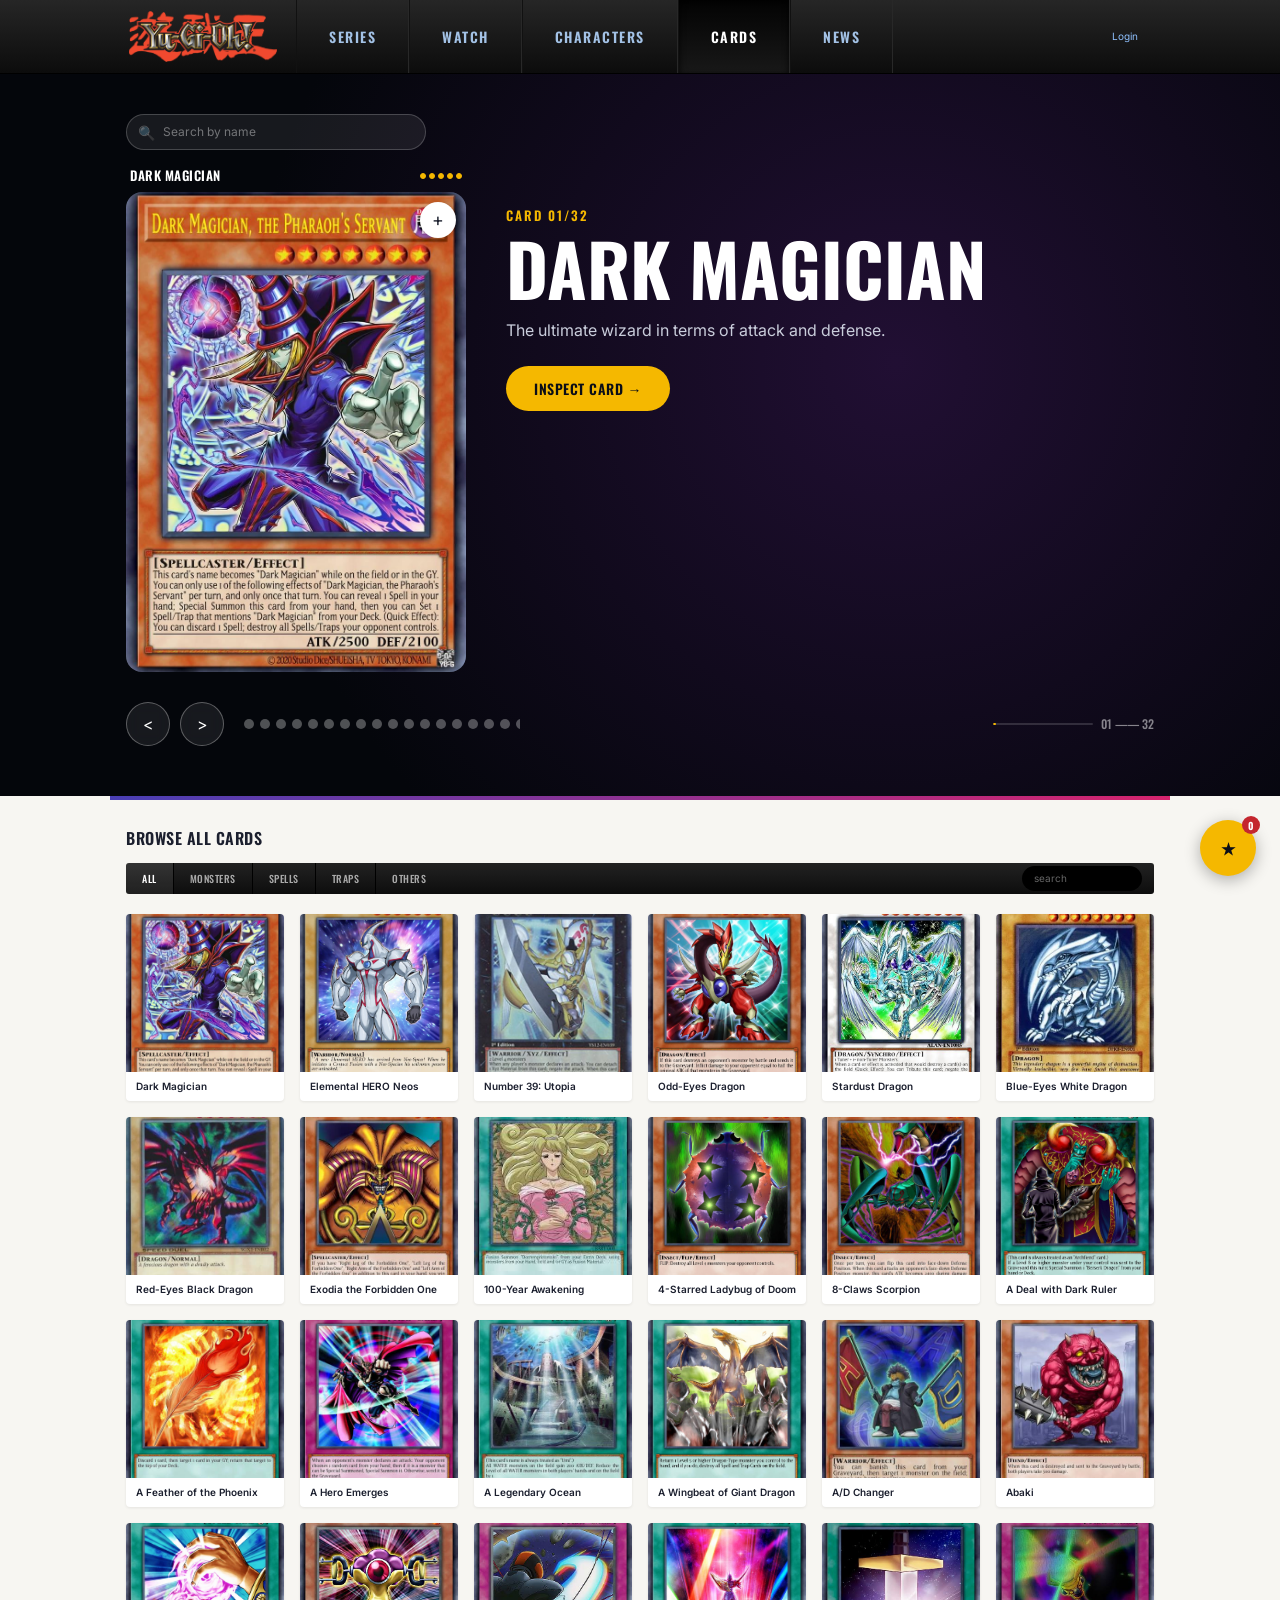
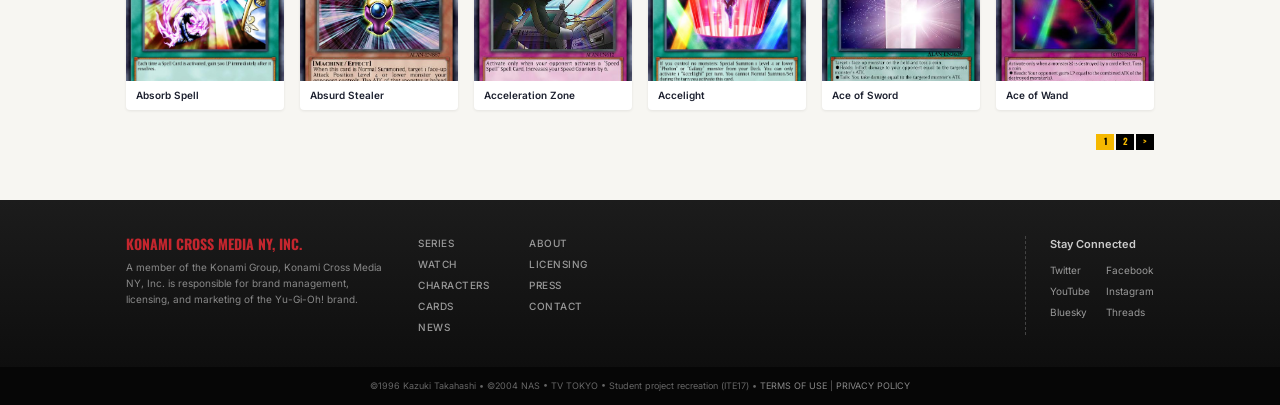
==== commit a749f912: "Update cards.html" ====
--- a/cards.html
+++ b/cards.html
@@ -22,7 +22,7 @@
   <meta charset="UTF-8">
   <meta name="viewport" content="width=device-width, initial-scale=1.0">
   <title>Cards - Yu-Gi-Oh! Official Site Recreation</title>
-  <link rel="icon" type="image/png" href="assets/images/logo/favicon.png" onerror="this.href='assets/images/ui/placeholder.svg';">
+  <link rel="icon" type="image/png" href="logo/favicon.png" onerror="this.href='ui/placeholder.svg';">
   <!-- Bootstrap 5.3.x CDN -->
   <link rel="stylesheet" href="https://cdn.jsdelivr.net/npm/bootstrap@5.3.3/dist/css/bootstrap.min.css">
   <!-- Custom Styling -->
@@ -34,7 +34,7 @@
   <header class="ygo-nav">
     <div class="ygo-nav-container">
       <a href="index.html" class="ygo-logo" aria-label="Yu-Gi-Oh! Home">
-        <img src="assets/images/logo/yugioh-logo.png" alt="Yu-Gi-Oh!" class="ygo-logo-img" onerror="this.style.display='none';this.nextElementSibling.style.display='block';">
+        <img src="logo/yugioh-logo.png" alt="Yu-Gi-Oh!" class="ygo-logo-img" onerror="this.style.display='none';this.nextElementSibling.style.display='block';">
         <span class="ygo-logo-text" style="display:none;">Yu-Gi-Oh!</span>
       </a>
 
